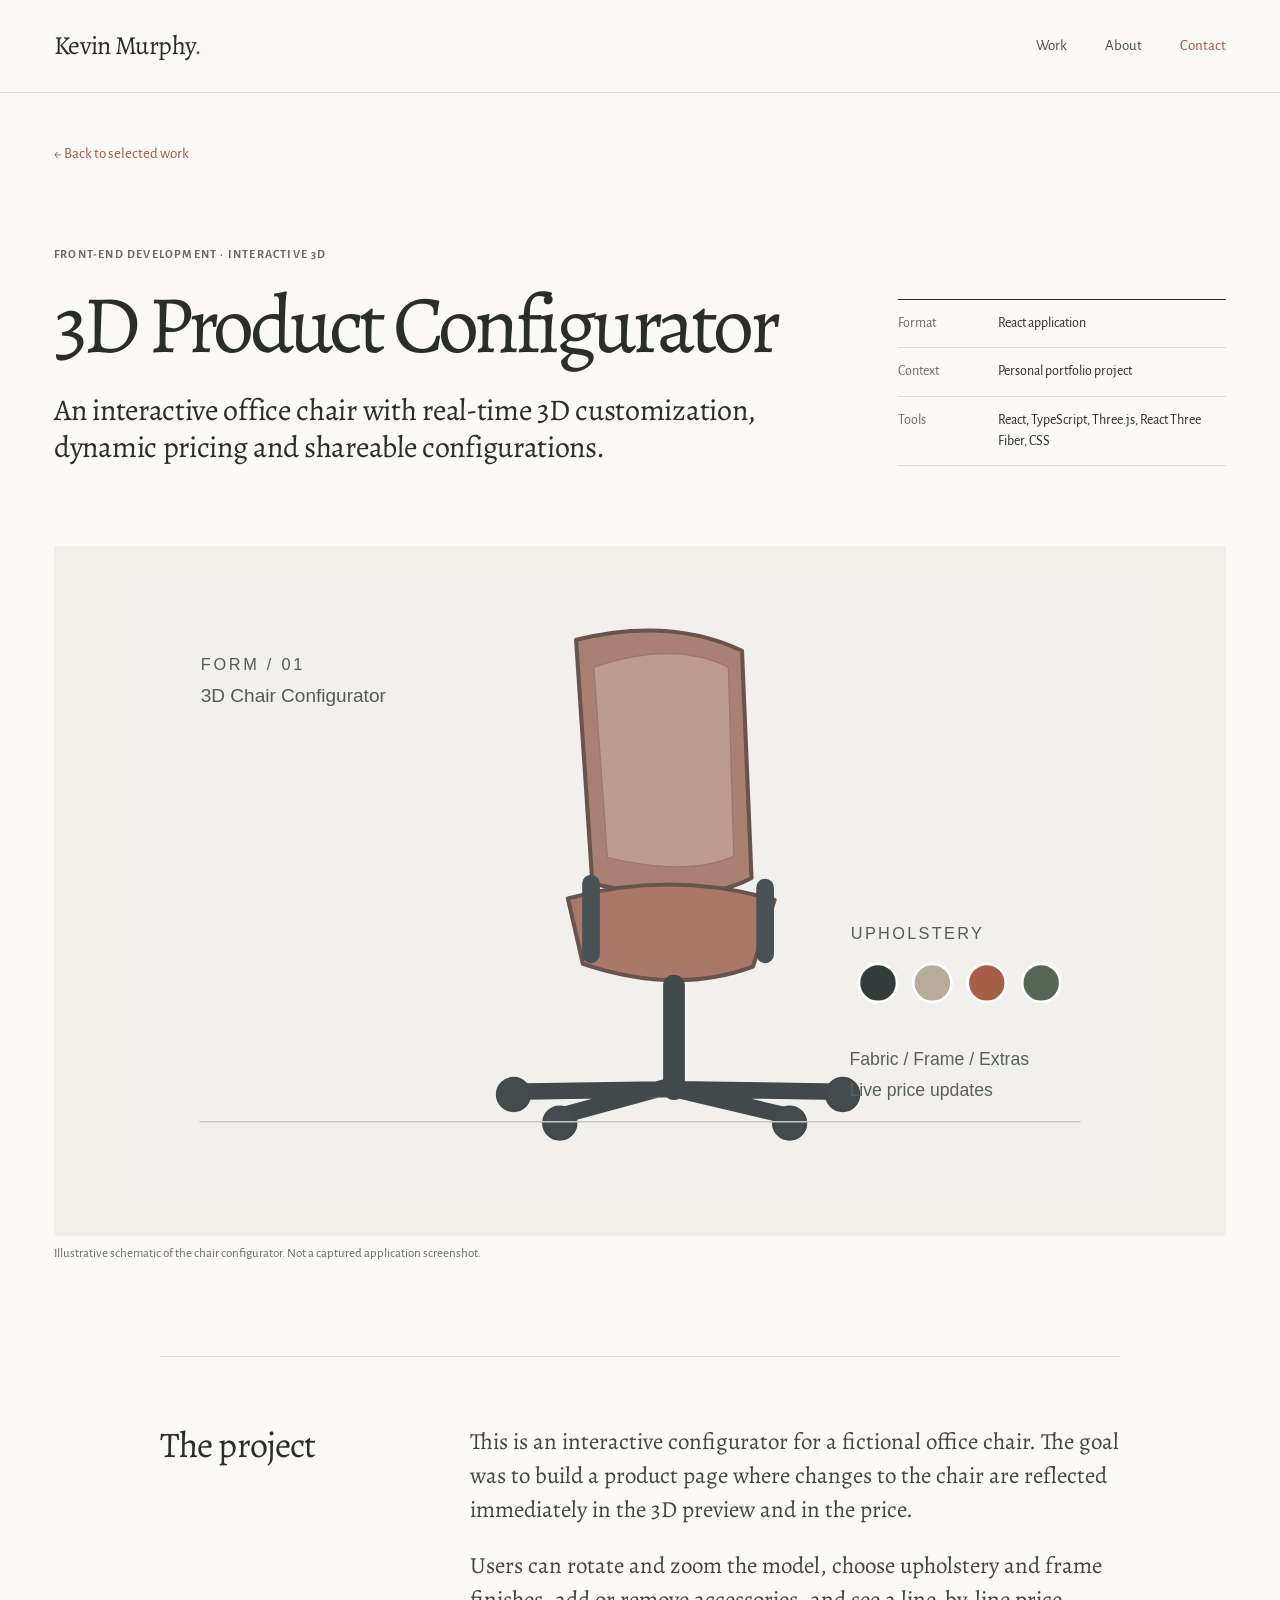
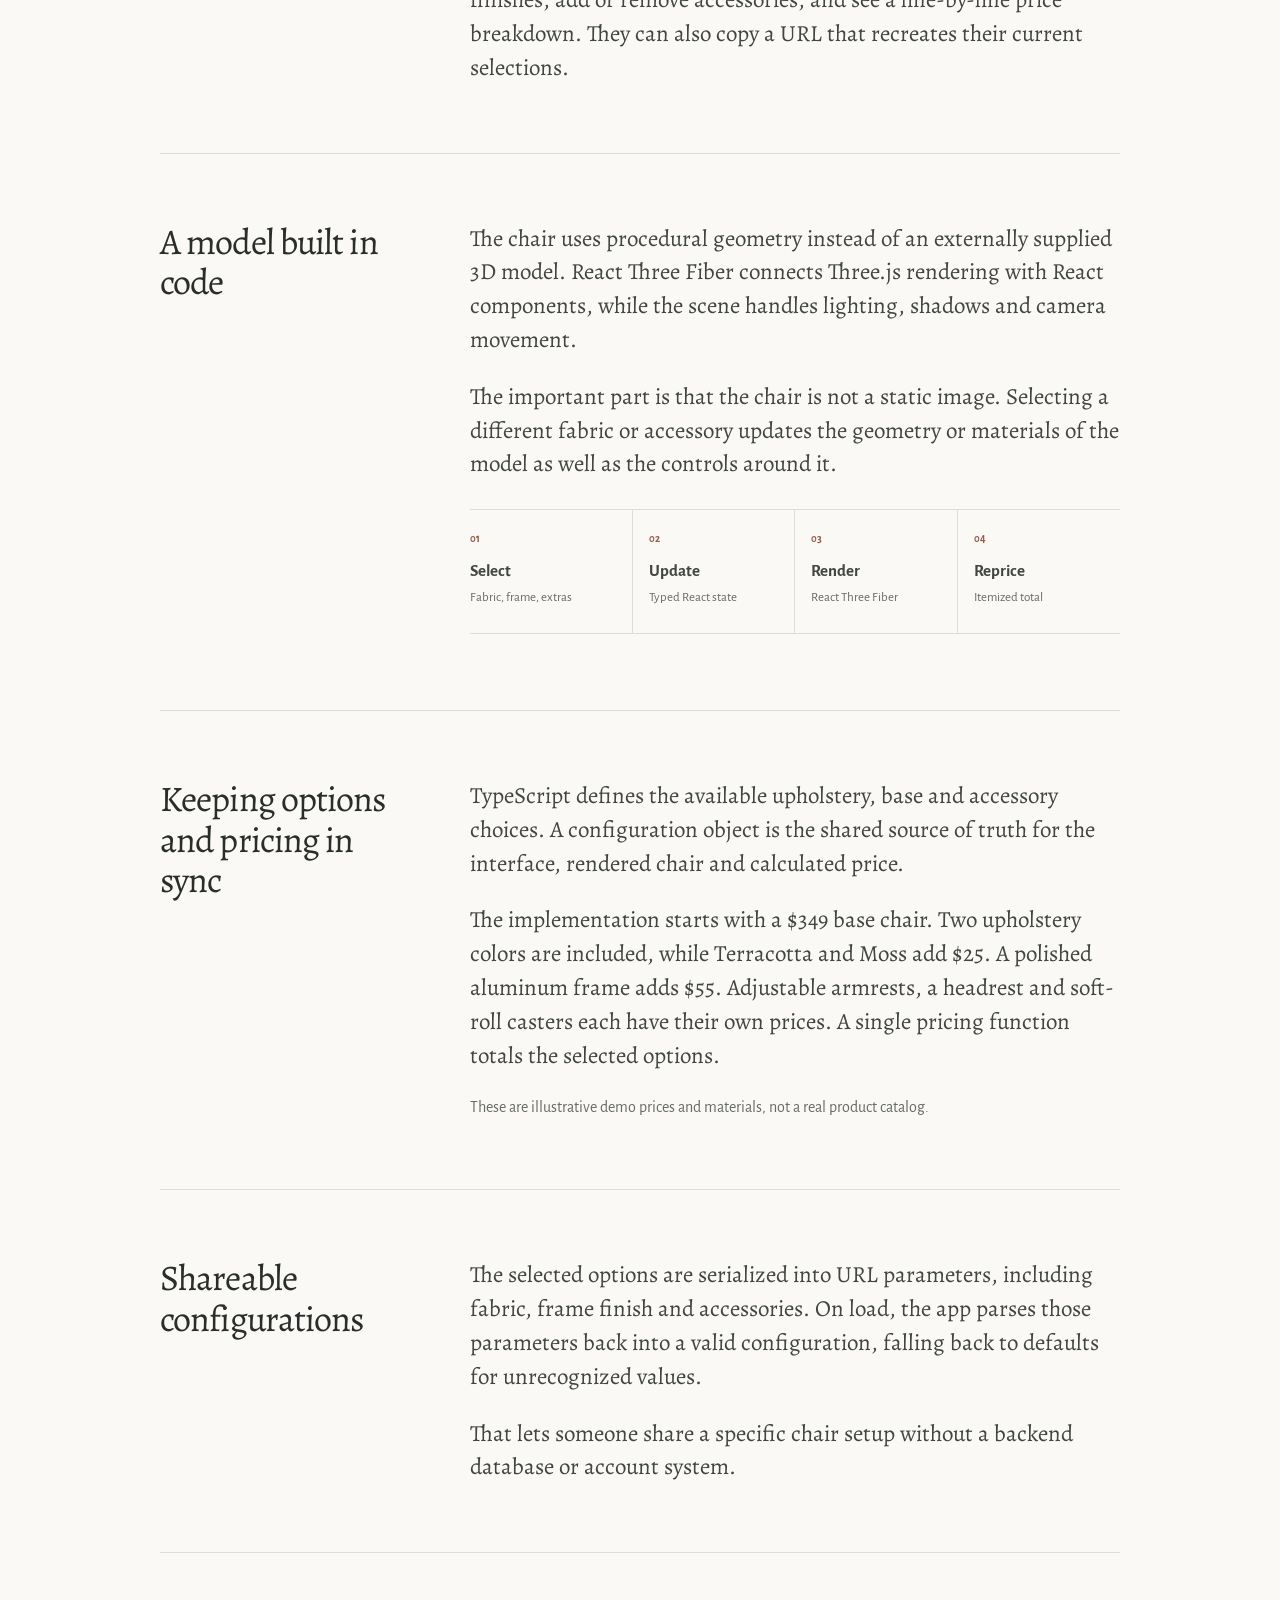
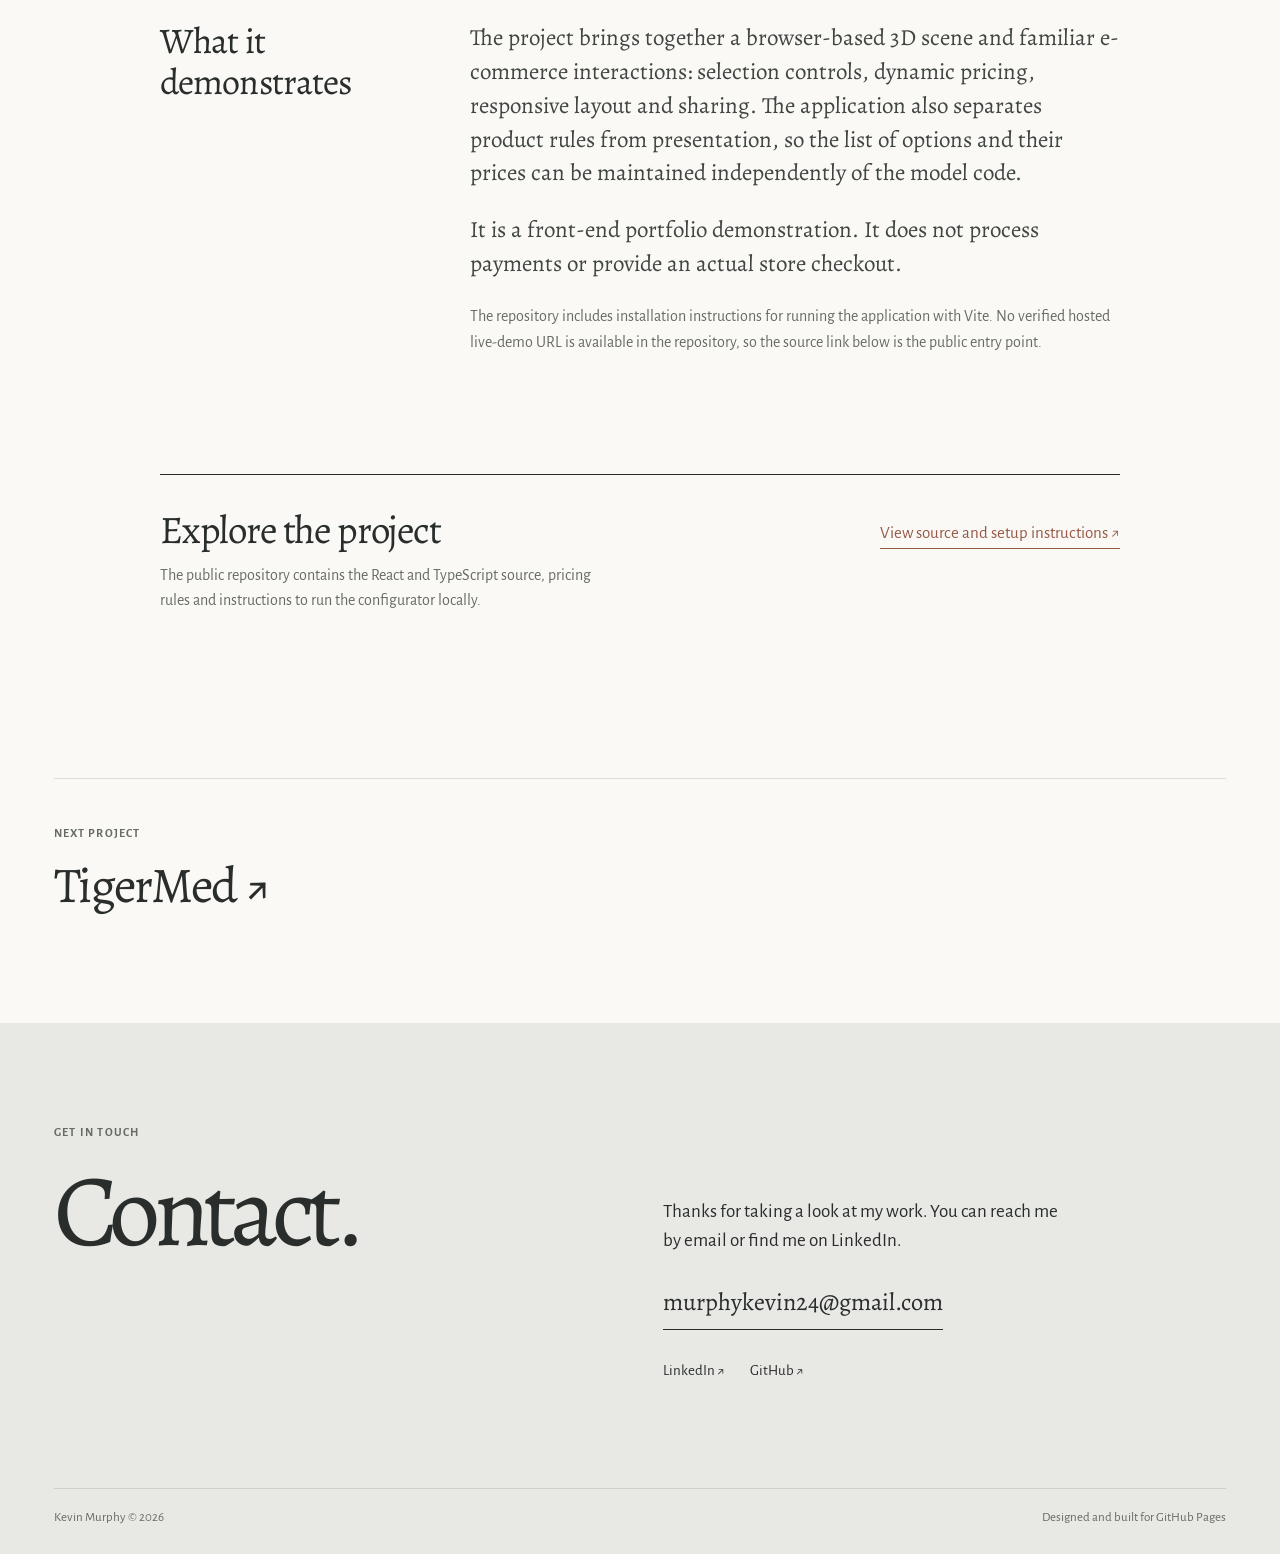
==== projects/chair-configurator.html @ 4c70ce0c "update, add two projects, help of Gen AI" ====
<!DOCTYPE html>
<html lang="en"><head><meta charset="utf-8"/><meta content="width=device-width,initial-scale=1" name="viewport"/>
<meta content="light" name="color-scheme"/><meta content="#faf9f5" name="theme-color"/><title>3D Product Configurator | Kevin Murphy</title>
<meta content="An interactive office chair with real-time 3D customization, dynamic pricing and shareable configurations." name="description"/><link href="../assets/favicon.svg" rel="icon" type="image/svg+xml"/>
<link href="../styles.css" rel="stylesheet"/></head><body><a class="skip" href="#main">Skip to content</a>
<header class="site-top"><div class="wrap header"><a aria-label="Kevin Murphy homepage" class="brand" href="../index.html">Kevin Murphy<span class="period">.</span></a>
<nav aria-label="Main navigation" class="nav"><a href="../index.html#work">Work</a><a href="../index.html#about">About</a><a class="nav-contact" href="../index.html#contact">Contact</a></nav></div></header>
<main class="wrap" id="main"><a class="back-link" href="../index.html#work">← Back to selected work</a>
<header class="article-lead"><div><p class="eyebrow">Front-end development · Interactive 3D</p><h1 class="long-title">3D Product Configurator</h1><p class="dek">An interactive office chair with real-time 3D customization, dynamic pricing and shareable configurations.</p></div>
<dl class="article-facts"><div><dt>Format</dt><dd>React application</dd></div><div><dt>Context</dt><dd>Personal portfolio project</dd></div><div><dt>Tools</dt><dd>React, TypeScript, Three.js, React Three Fiber, CSS</dd></div></dl></header>
<figure class="article-image"><img alt="Illustrative schematic of the chair configurator. Not a captured application screenshot." src="../assets/chair-preview.svg"/><figcaption>Illustrative schematic of the chair configurator. Not a captured application screenshot.</figcaption></figure>
<div class="article-flow"><section class="article-section"><h2>The project</h2><div class="copy"><p>This is an interactive configurator for a fictional office chair. The goal was to build a product page where changes to the chair are reflected immediately in the 3D preview and in the price.</p><p>Users can rotate and zoom the model, choose upholstery and frame finishes, add or remove accessories, and see a line-by-line price breakdown. They can also copy a URL that recreates their current selections.</p></div></section><section class="article-section"><h2>A model built in code</h2><div class="copy"><p>The chair uses procedural geometry instead of an externally supplied 3D model. React Three Fiber connects Three.js rendering with React components, while the scene handles lighting, shadows and camera movement.</p><p>The important part is that the chair is not a static image. Selecting a different fabric or accessory updates the geometry or materials of the model as well as the controls around it.</p><div class="process"><div><small>01</small><b>Select</b><span>Fabric, frame, extras</span></div><div><small>02</small><b>Update</b><span>Typed React state</span></div><div><small>03</small><b>Render</b><span>React Three Fiber</span></div><div><small>04</small><b>Reprice</b><span>Itemized total</span></div></div></div></section><section class="article-section"><h2>Keeping options and pricing in sync</h2><div class="copy"><p>TypeScript defines the available upholstery, base and accessory choices. A configuration object is the shared source of truth for the interface, rendered chair and calculated price.</p><p>The implementation starts with a $349 base chair. Two upholstery colors are included, while Terracotta and Moss add $25. A polished aluminum frame adds $55. Adjustable armrests, a headrest and soft-roll casters each have their own prices. A single pricing function totals the selected options.</p><p class="inline-small">These are illustrative demo prices and materials, not a real product catalog.</p></div></section><section class="article-section"><h2>Shareable configurations</h2><div class="copy"><p>The selected options are serialized into URL parameters, including fabric, frame finish and accessories. On load, the app parses those parameters back into a valid configuration, falling back to defaults for unrecognized values.</p><p>That lets someone share a specific chair setup without a backend database or account system.</p></div></section><section class="article-section"><h2>What it demonstrates</h2><div class="copy"><p>The project brings together a browser-based 3D scene and familiar e-commerce interactions: selection controls, dynamic pricing, responsive layout and sharing. The application also separates product rules from presentation, so the list of options and their prices can be maintained independently of the model code.</p><p>It is a front-end portfolio demonstration. It does not process payments or provide an actual store checkout.</p><p class="inline-small">The repository includes installation instructions for running the application with Vite. No verified hosted live-demo URL is available in the repository, so the source link below is the public entry point.</p></div></section></div>
<div class="article-end"><div><h2>Explore the project</h2><p>The public repository contains the React and TypeScript source, pricing rules and instructions to run the configurator locally.</p></div><div class="article-actions"><a href="https://github.com/kevinmurphy02/atelier-3d-modeling-chair-configurator" rel="noopener noreferrer" target="_blank">View source and setup instructions ↗</a></div></div>
<a class="article-next" href="tigermed.html"><span>Next project</span><strong>TigerMed ↗</strong></a>
</main><footer class="footer" id="contact"><div class="wrap">
<div class="footer-grid"><div><div class="eyebrow">Get in touch</div><h2>Contact.</h2></div>
<div class="footer-right"><p>Thanks for taking a look at my work. You can reach me by email or find me on LinkedIn.</p>
<a class="footer-email" href="mailto:murphykevin24@gmail.com">murphykevin24@gmail.com</a>
<div class="footer-links"><a href="https://www.linkedin.com/in/kevinmurphy1202/" rel="noopener noreferrer" target="_blank">LinkedIn ↗</a><a href="https://github.com/kevinmurphy02" rel="noopener noreferrer" target="_blank">GitHub ↗</a></div></div></div>
<div class="footer-meta"><span>Kevin Murphy © 2026</span><span>Designed and built for GitHub Pages</span></div>
</div></footer></body></html>
---- styles.css ----
@import url('https://fonts.googleapis.com/css2?family=Alegreya:ital,wght@0,400;0,500;0,600;1,400;1,500&family=Alegreya+Sans:wght@400;500;600;700&display=swap');

:root{
  --paper:#faf9f5;--ink:#292d2c;--secondary:#676b67;--line:#dcded9;
  --oxide:#965946;--soft:#f0efe9;--blue:#596b72;--detail:#eff0eb;
  --font-serif:'Alegreya','Iowan Old Style',Palatino,Georgia,serif;
  --font-sans:'Alegreya Sans','Trebuchet MS',Arial,sans-serif;
}
*,*::before,*::after{box-sizing:border-box}
html{scroll-behavior:smooth}
body{margin:0;background:var(--paper);color:var(--ink);font-family:var(--font-sans);font-size:18px;line-height:1.52;-webkit-font-smoothing:antialiased}
::selection{background:#d5d7cb;color:#222}
a{color:inherit;text-decoration:none}
a:hover{color:var(--oxide)}
a:focus-visible,button:focus-visible{outline:2px solid var(--oxide);outline-offset:5px}
img,svg{max-width:100%}img{display:block}
h1,h2,h3,h4,p,figure,blockquote{margin-top:0}
h1,h2,h3,h4{font-family:var(--font-serif);font-weight:400;line-height:1.02}
p{margin-bottom:1em}
small,.small{font-size:14px}
.wrap{width:min(1200px,calc(100% - 108px));margin-inline:auto}
.skip{position:absolute;z-index:99;left:18px;top:-200px;background:var(--ink);color:white;padding:10px 16px}
.skip:focus{top:18px}
.site-top{border-bottom:1px solid var(--line)}
.header{height:92px;display:flex;align-items:center;justify-content:space-between;gap:28px}
.brand{font-family:var(--font-serif);font-size:26px;letter-spacing:-.025em;white-space:nowrap}
.brand .period{color:var(--oxide)}
.nav{display:flex;gap:38px;align-items:center;font-size:15px}
.nav a{position:relative;padding:5px 0;color:#434b49}
.nav a::after{position:absolute;left:0;bottom:0;width:0;height:1px;background:var(--oxide);content:'';transition:width .2s}
.nav a:hover::after,.nav a.active::after{width:100%}
.nav a:hover{color:var(--ink)}
.nav .nav-contact{color:var(--oxide)}
.eyebrow{font-family:var(--font-sans);font-size:12px;letter-spacing:.1em;text-transform:uppercase;font-weight:700;color:var(--secondary)}
.fine{font-size:14px;line-height:1.5;color:var(--secondary)}
.home-hero{min-height:690px;display:grid;grid-template-columns:minmax(0,1.55fr) minmax(285px,.62fr);column-gap:clamp(50px,8vw,150px);align-items:end;padding-top:95px;padding-bottom:148px}
.hello{margin-bottom:30px;font-family:var(--font-serif);font-style:italic;font-size:25px;color:var(--oxide)}
.hero-name{font-family:var(--font-serif);font-weight:400;font-size:clamp(84px,11.5vw,165px);letter-spacing:-.075em;line-height:.77;margin-bottom:0}
.hero-name span{display:block}
.hero-name .surname{margin-left:clamp(18px,5vw,76px)}
.hero-summary{align-self:end;max-width:345px;border-top:1px solid var(--line);padding-top:23px;margin-bottom:1px}
.hero-summary p{font-family:var(--font-serif);font-size:27px;line-height:1.2;letter-spacing:-.02em;margin-bottom:25px}
.hero-summary .extra{font-family:var(--font-sans);font-size:15px;line-height:1.6;color:var(--secondary);margin-bottom:22px}
.link-arrow{font-size:16px;font-weight:600;color:var(--oxide);display:inline-flex;align-items:center;gap:9px}
.link-arrow .arrow{transition:transform .2s ease}
.link-arrow:hover .arrow{transform:translate(4px,-3px)}
.section-heading{display:flex;justify-content:space-between;align-items:baseline;gap:25px;border-bottom:1px solid var(--ink);padding-bottom:21px;margin-bottom:0}
.section-heading h2{font-size:47px;letter-spacing:-.03em;margin:0}
.section-heading .small{color:var(--secondary)}
.work{padding-bottom:100px}
.project-row{display:grid;grid-template-columns:45px minmax(280px,.92fr) minmax(340px,1.15fr);gap:clamp(24px,3vw,60px);padding:77px 0 79px;border-bottom:1px solid var(--line);align-items:center}
.project-index{font-family:var(--font-serif);font-style:italic;font-size:23px;color:var(--oxide);align-self:start;padding-top:3px}
.project-description .category{font-size:13px;color:var(--secondary);margin:0 0 18px}
.project-description h3{font-family:var(--font-serif);font-size:clamp(39px,3.85vw,54px);letter-spacing:-.035em;line-height:1.04;margin:0 0 19px}
.project-description .intro{font-size:18px;line-height:1.57;color:#484c49;max-width:430px;margin:0 0 24px}
.project-description .tech-line{font-size:13px;line-height:1.7;color:var(--secondary);margin:0 0 29px}
.project-media{display:block;background:var(--soft);overflow:hidden;position:relative;aspect-ratio:1.65;transition:background-color .2s}
.project-media:hover{background:#e9e8e2}
.project-media img{width:100%;height:100%;object-fit:cover;transition:transform .35s ease}
.project-media:hover img{transform:scale(1.025)}
.project-media img.staged{object-fit:contain;padding:24px}
.media-credit{display:block;position:absolute;bottom:12px;right:15px;font-size:11px;letter-spacing:.02em;color:#68706b;background:rgba(250,249,245,.8);padding:1px 5px}
.about-section{margin:30px auto 145px;display:grid;grid-template-columns:minmax(0,.55fr) minmax(400px,1fr);gap:clamp(80px,12vw,200px);border-top:1px solid var(--ink);padding-top:37px}
.about-section h2{font-size:44px;letter-spacing:-.035em}
.about-section .about-content{padding-top:3px}
.about-section p{font-size:21px;line-height:1.5;font-family:var(--font-serif);color:#3d423f;max-width:600px;margin-bottom:20px}
.about-section .quiet{font-family:var(--font-sans);font-size:16px;color:var(--secondary);line-height:1.65;margin-top:28px}
.about-details{display:grid;grid-template-columns:1fr 1fr;gap:30px;margin-top:40px;border-top:1px solid var(--line);padding-top:25px}
.about-details h4{font:700 13px var(--font-sans);text-transform:uppercase;letter-spacing:.06em;margin-bottom:9px}
.about-details p{font:400 15px/1.58 var(--font-sans);color:var(--secondary);margin:0}
.footer{background:#e8e9e4;padding:100px 0 26px;margin-top:40px}
.footer-grid{display:grid;grid-template-columns:1fr 1fr;gap:45px}
.footer h2{font-size:clamp(63px,8vw,116px);line-height:.95;letter-spacing:-.065em;margin:20px 0 35px}
.footer-right{padding-top:75px;max-width:400px}
.footer-right p{font-size:19px;margin:0 0 28px}
.footer-email{font-family:var(--font-serif);font-size:clamp(16px,1.9vw,26px);border-bottom:1px solid var(--ink);padding-bottom:8px;white-space:nowrap;display:inline-block;max-width:100%}
.footer-links{display:flex;gap:25px;margin-top:30px;font-size:15px}
.footer-meta{border-top:1px solid #ccd0c8;padding-top:19px;margin-top:105px;display:flex;justify-content:space-between;gap:12px;color:var(--secondary);font-size:13px}
/* Article */
.back-link{display:inline-flex;gap:10px;align-items:center;color:var(--oxide);font-size:15px;margin:50px 0 79px}
.article-lead{display:grid;grid-template-columns:minmax(0,1.4fr) minmax(230px,.6fr);gap:80px;align-items:end;margin-bottom:80px}
.article-lead .eyebrow{margin-bottom:23px}
.article-lead h1{font-size:clamp(75px,9vw,126px);letter-spacing:-.065em;line-height:.88;max-width:860px;margin:0 0 27px}
.article-lead .dek{font-family:var(--font-serif);font-size:clamp(22px,2.4vw,30px);line-height:1.24;letter-spacing:-.01em;max-width:750px;margin:0}
.article-facts{border-top:1px solid var(--ink);margin:0}
.article-facts div{border-bottom:1px solid var(--line);display:grid;grid-template-columns:90px 1fr;gap:10px;padding:13px 0;font-size:14px}
.article-facts dt{color:var(--secondary)}
.article-facts dd{margin:0}
.article-image{margin:0 0 120px;position:relative;background:var(--soft);padding:35px;min-height:300px;display:flex;align-items:center;justify-content:center}
.article-image img{width:100%;max-height:620px;object-fit:contain}
.article-image.tiger{background:#eef0e9;padding:35px 25px}
.article-image figcaption{position:absolute;left:0;bottom:-28px;color:var(--secondary);font-size:13px}
.article-flow{max-width:960px;margin:0 auto}
.article-section{display:grid;grid-template-columns:240px minmax(0,1fr);gap:70px;padding:68px 0;border-top:1px solid var(--line)}
.article-section h2{font-size:36px;line-height:1.13;letter-spacing:-.025em;margin:0}
.article-section .copy{max-width:690px;font-family:var(--font-serif);font-size:23px;line-height:1.47;color:#414643}
.article-section .copy p{margin:0 0 23px}
.article-section .copy p:last-child{margin-bottom:0}
.article-section .copy .inline-small{font-family:var(--font-sans);font-size:16px;line-height:1.62;color:var(--secondary)}
.article-section .copy ul{padding-left:24px;margin:8px 0 0}
.article-section .copy li{margin:9px 0}
.article-section .copy strong{font-weight:600;color:var(--ink)}
.article-wide{margin:18px 0 75px;padding:26px 0 8px;}
.article-wide figure{margin:0}
.article-wide img{width:100%;border:1px solid var(--line);background:#f5f6f2}
.article-wide figcaption{font-size:13px;margin-top:15px;color:var(--secondary)}
.article-note{font-family:var(--font-sans);font-size:15px;color:var(--secondary);line-height:1.6;padding:22px 25px;border-left:2px solid var(--oxide);background:var(--soft);margin-top:35px}
.process{border-top:1px solid var(--line);border-bottom:1px solid var(--line);display:grid;grid-template-columns:repeat(4,1fr);margin:28px 0 8px}
.process div{padding:22px 15px 26px 0;border-right:1px solid var(--line)}
.process div+div{padding-left:16px}
.process div:last-child{border-right:0}
.process small{display:block;font:700 11px var(--font-sans);color:var(--oxide);margin-bottom:16px}
.process b{display:block;font-size:17px;font-family:var(--font-sans);font-weight:600;line-height:1.2}
.process span{display:block;color:var(--secondary);font:400 13px/1.5 var(--font-sans);margin-top:6px}
.metric-strip{display:grid;grid-template-columns:repeat(3,1fr);margin:25px 0;border-top:1px solid var(--line);border-bottom:1px solid var(--line)}
.metric{padding:22px 20px 23px 0}
.metric+.metric{border-left:1px solid var(--line);padding-left:22px}
.metric strong{display:block;font-size:43px;font-family:var(--font-serif);font-weight:400;letter-spacing:-.03em;line-height:1.05}
.metric span{font:400 13px/1.4 var(--font-sans);color:var(--secondary);display:block;margin-top:6px}
.article-end{max-width:960px;margin:50px auto 150px;border-top:1px solid var(--ink);padding-top:35px;display:flex;justify-content:space-between;align-items:start;gap:40px}
.article-end h2{font-size:39px;letter-spacing:-.03em;margin-bottom:14px}
.article-end p{color:var(--secondary);font-size:16px;max-width:450px}
.article-actions{display:flex;align-items:flex-end;flex-direction:column;gap:16px;padding-top:10px;text-align:right}
.article-actions a{font-size:17px;border-bottom:1px solid var(--oxide);color:var(--oxide);padding-bottom:3px}
.article-next{display:block;border-top:1px solid var(--line);padding:40px 0 70px}
.article-next span{font:700 12px var(--font-sans);letter-spacing:.09em;color:var(--secondary);text-transform:uppercase}
.article-next strong{display:block;font:400 50px/1.1 var(--font-serif);margin-top:12px;letter-spacing:-.035em}
.article-next:hover strong{color:var(--oxide)}
/* Illustration details */
.screen-caption{font-size:12px;color:var(--secondary)}
@media(max-width:1080px){.wrap{width:min(100% - 70px,1050px)}.project-row{grid-template-columns:30px minmax(240px,1fr) minmax(275px,1fr);gap:26px}.project-description h3{font-size:43px}.home-hero{min-height:600px;grid-template-columns:1.3fr .7fr;gap:38px}.hero-name{font-size:clamp(78px,12vw,127px)}.article-lead{gap:40px}.article-section{gap:35px;grid-template-columns:200px 1fr}}
@media(max-width:760px){.wrap{width:calc(100% - 42px)}.header{height:auto;min-height:82px;flex-wrap:wrap;padding:18px 0 16px}.brand{font-size:24px}.nav{gap:20px;font-size:14px}.home-hero{grid-template-columns:1fr;min-height:auto;gap:85px;padding-top:95px;padding-bottom:105px}.hero-name{font-size:clamp(79px,15vw,125px)}.hero-summary{max-width:490px;margin-left:20%}.hero-summary p{font-size:26px}.project-row{grid-template-columns:30px 1fr;gap:15px 20px;padding:56px 0 60px}.project-description{grid-column:2}.project-media{grid-column:2;grid-row:2;margin-top:15px}.project-description h3{font-size:45px}.about-section{grid-template-columns:1fr;gap:25px;margin-bottom:100px}.about-content{max-width:640px}.footer{padding-top:65px}.footer-grid{grid-template-columns:1fr;gap:0}.footer-right{padding-top:5px}.footer-meta{margin-top:65px}.article-lead{grid-template-columns:1fr;gap:35px;margin-bottom:55px}.article-lead h1{font-size:clamp(64px,11vw,100px)}.article-facts{max-width:500px}.article-image{padding:20px;min-height:200px;margin-bottom:100px}.article-section{grid-template-columns:1fr;gap:20px;padding:48px 0}.article-section h2{font-size:33px}.article-section .copy{font-size:22px}.article-end{flex-direction:column}.article-actions{align-items:flex-start;text-align:left}.back-link{margin:35px 0 55px}}
@media(max-width:450px){.wrap{width:calc(100% - 34px)}.nav{gap:14px;font-size:13px}.brand{font-size:22px}.home-hero{padding-top:75px;padding-bottom:88px;gap:66px}.hero-name{font-size:clamp(67px,16vw,82px)}.hero-summary{margin-left:11%}.hero-summary p{font-size:24px}.section-heading h2{font-size:40px}.project-row{grid-template-columns:23px 1fr;gap:12px}.project-description h3{font-size:39px}.project-description .intro{font-size:17px}.project-media{aspect-ratio:1.25}.about-details{grid-template-columns:1fr;gap:23px}.footer h2{font-size:70px}.footer-meta{flex-direction:column;gap:3px}.article-lead h1{font-size:clamp(60px,13vw,76px)}.article-lead .dek{font-size:23px}.article-image{padding:13px}.metric-strip{grid-template-columns:1fr}.metric+.metric{border-left:none;border-top:1px solid var(--line);padding-left:0}.process{grid-template-columns:1fr 1fr}.process div:nth-child(2){border-right:0}.process div:nth-child(-n+2){border-bottom:1px solid var(--line)}.process div:nth-child(3){padding-left:0}}
@media(prefers-reduced-motion:reduce){html{scroll-behavior:auto}*,*::before,*::after{transition-duration:0s!important;animation-duration:0s!important}}

/* Small, optional in-page context for the two new projects. */
.project-expander{font-size:15px;line-height:1.58;margin-top:20px;max-width:420px;color:var(--secondary)}
.project-expander summary{cursor:pointer;display:list-item;list-style:disclosure-closed;font-weight:600;color:var(--ink);padding:6px 0}
.project-expander[open] summary{list-style:disclosure-open}
.project-expander p{margin:8px 0 12px}
.project-expander a{color:var(--oxide);border-bottom:1px solid currentColor}
.article-lead h1{overflow-wrap:break-word}
@media (max-width:450px){.footer-email{font-size:clamp(15px,4vw,18px)}}

/* Long descriptive case-study titles should feel lighter than the short ones. */
.article-lead h1.long-title{font-size:clamp(53px,6.4vw,88px);line-height:.96;letter-spacing:-.055em}
@media(max-width:760px){.article-lead h1.long-title{font-size:clamp(48px,9.7vw,74px);overflow-wrap:break-word}}
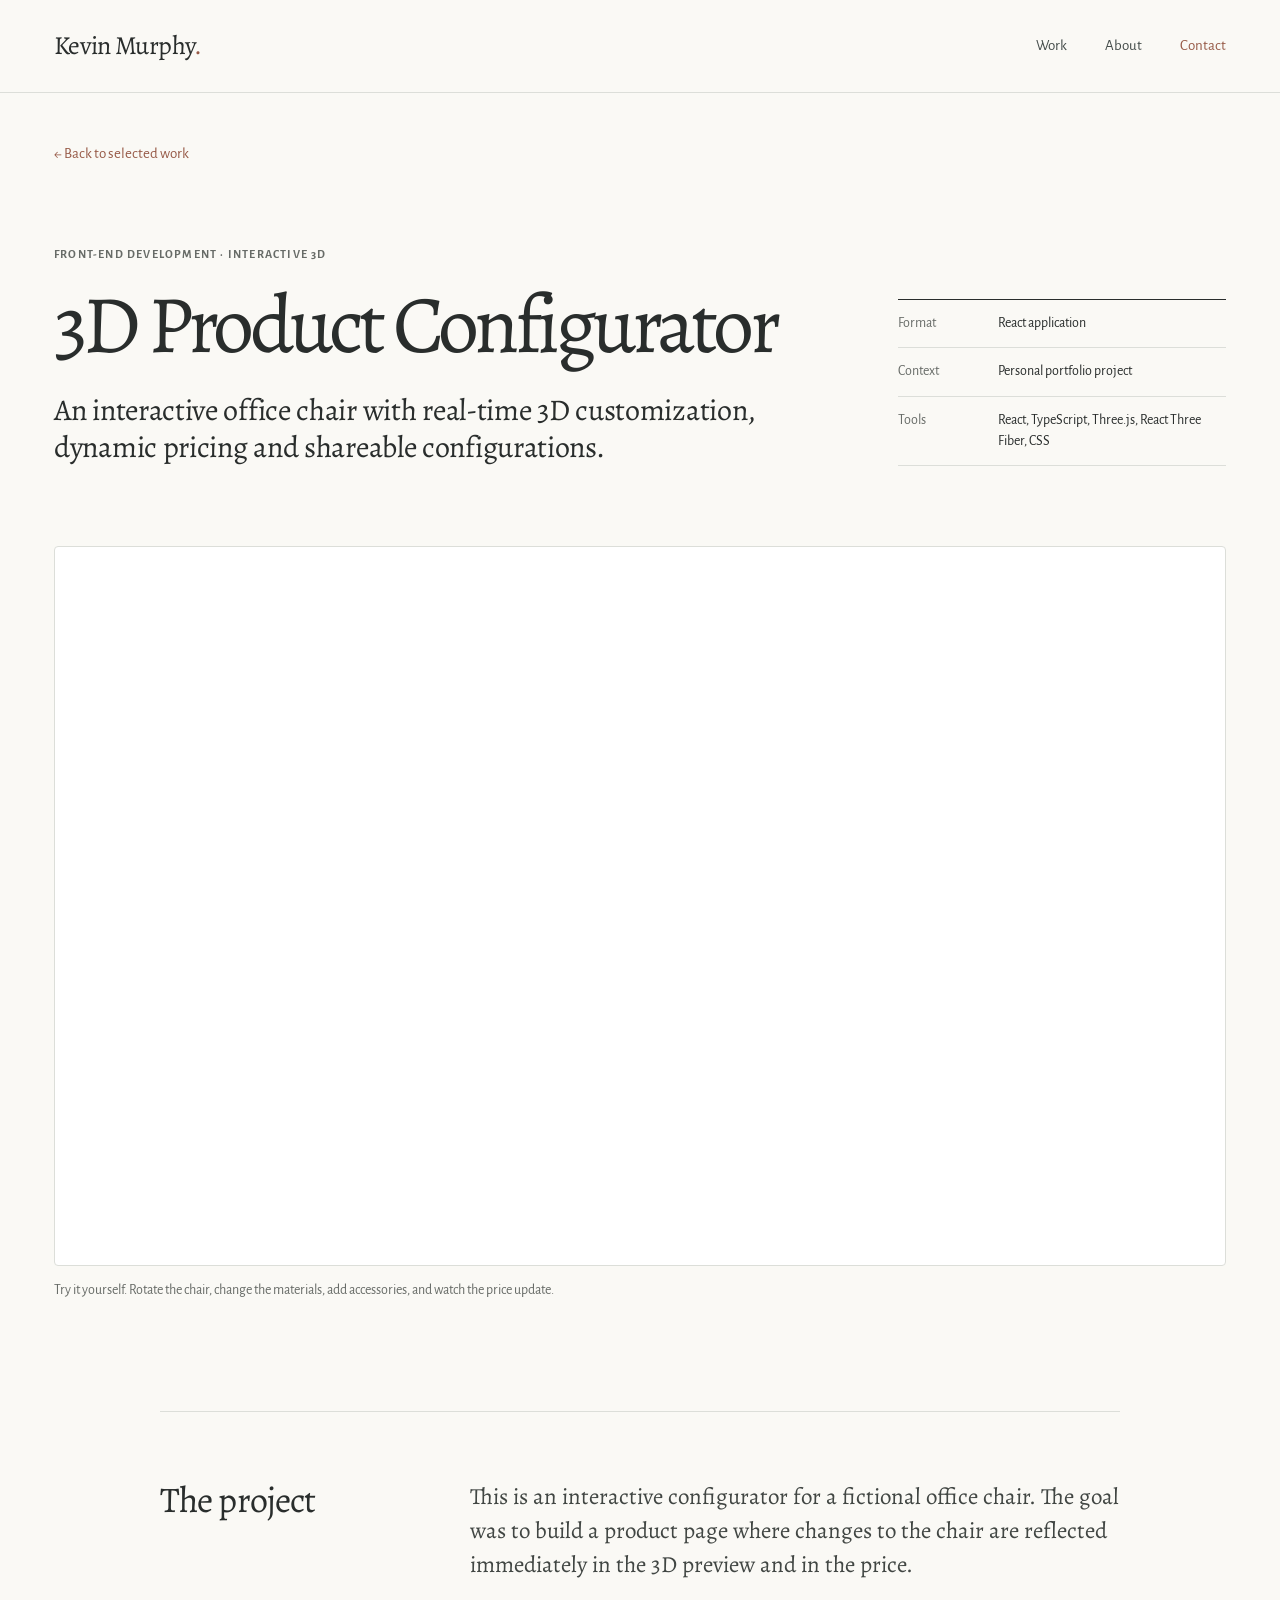
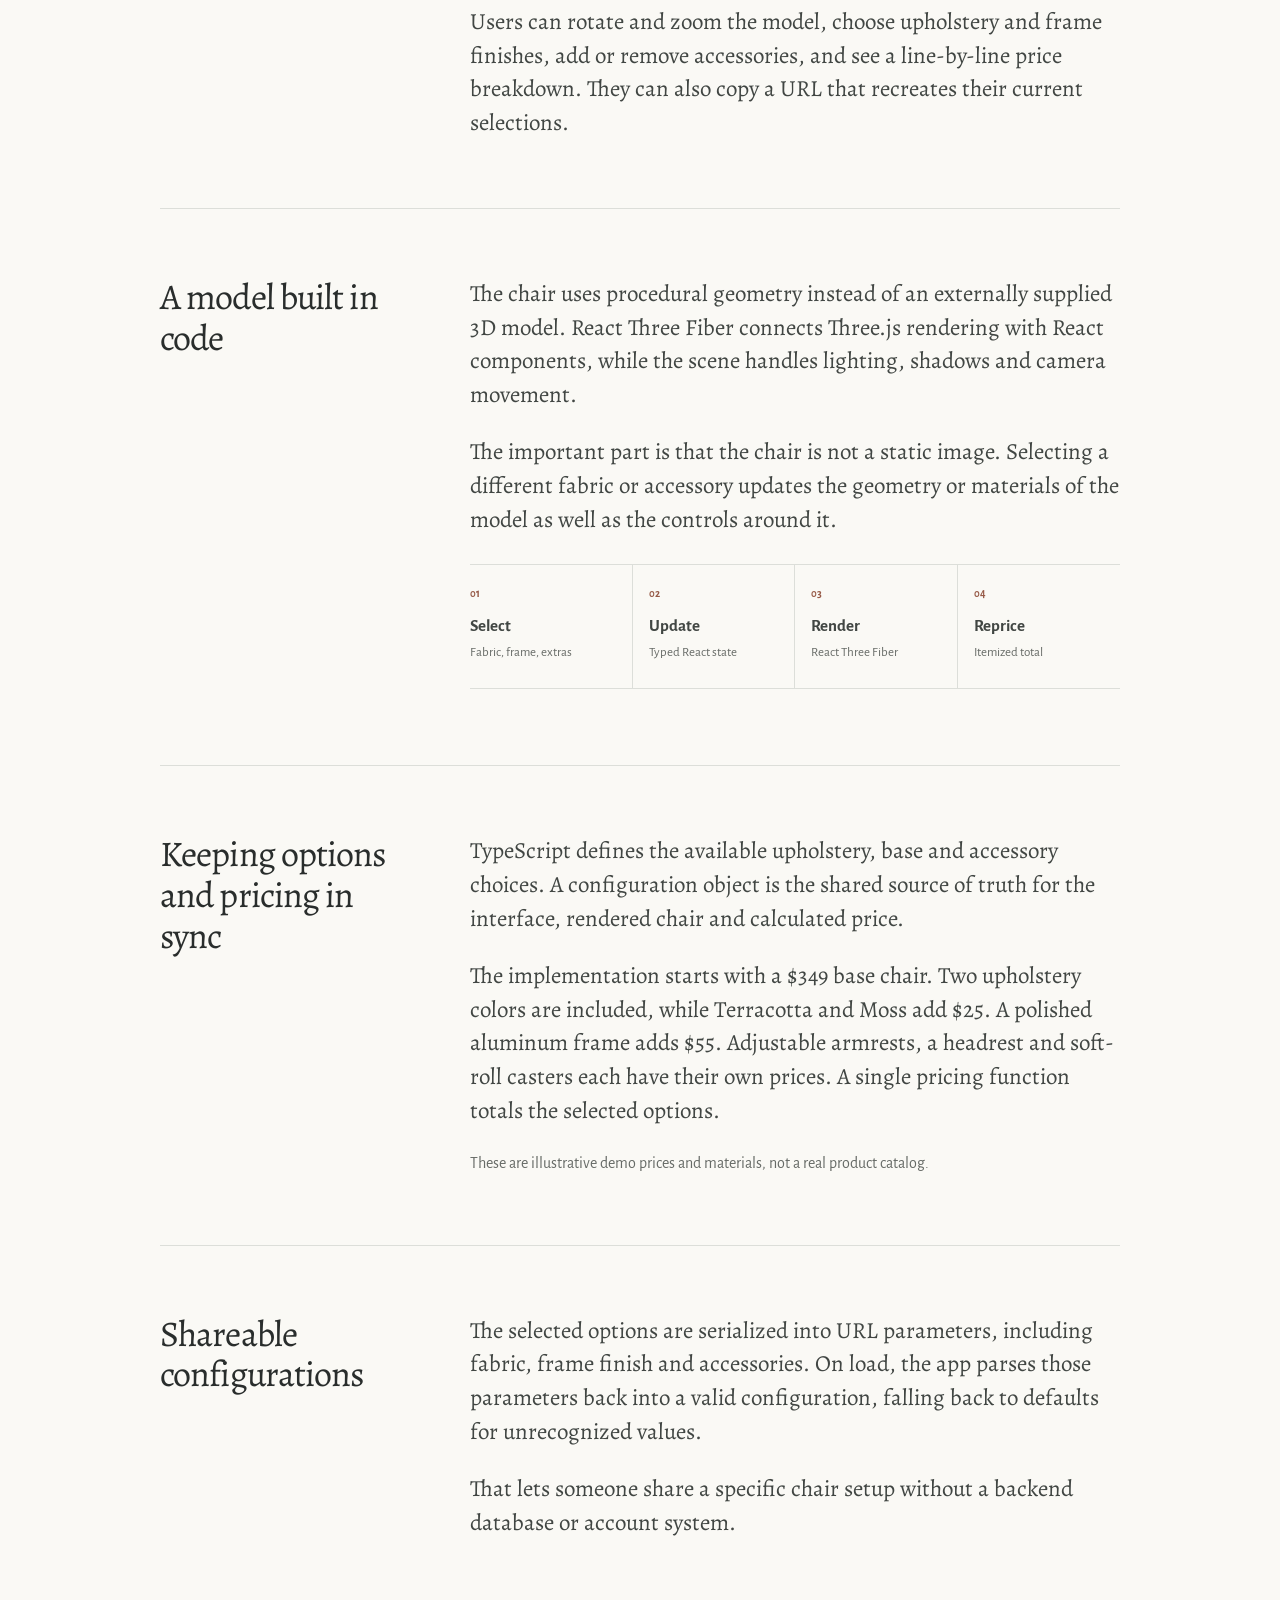
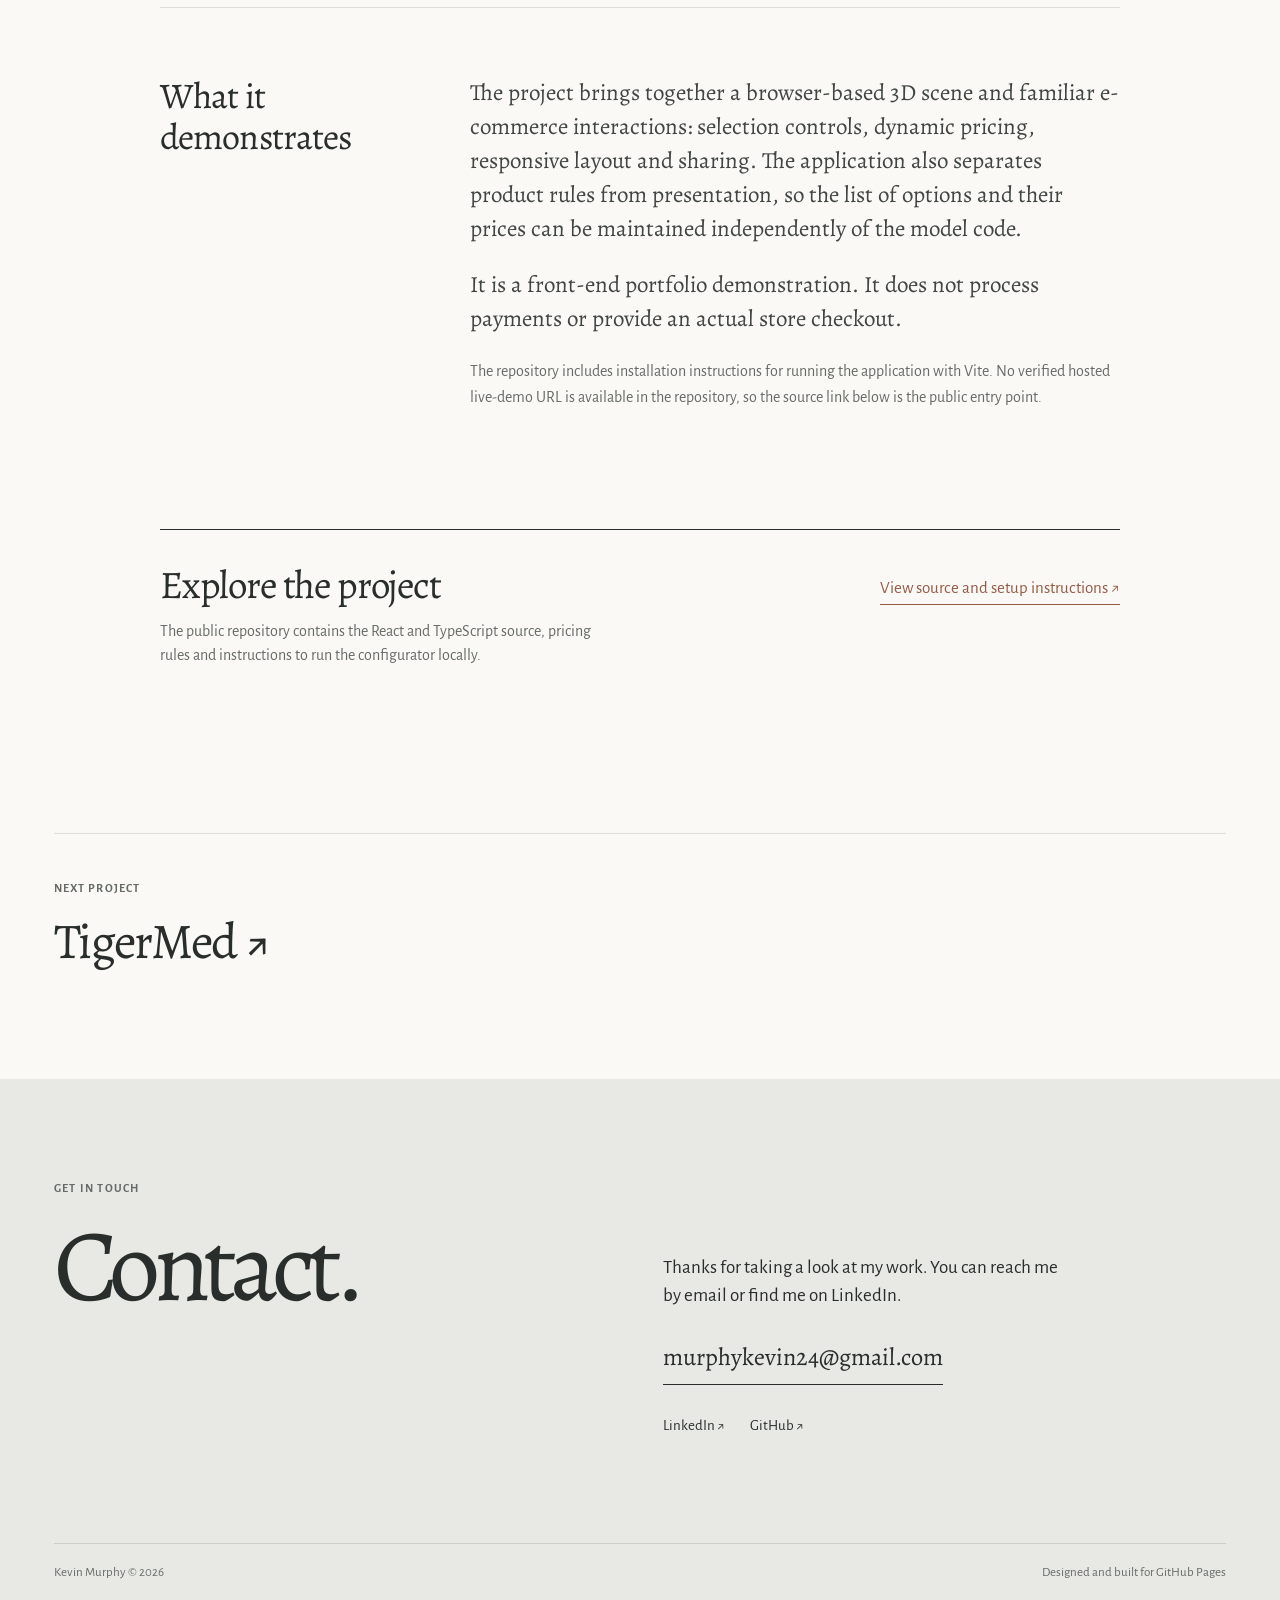
==== commit 4baa640b: "add interactive chair, not just concept art" ====
--- a/projects/chair-configurator.html
+++ b/projects/chair-configurator.html
@@ -1,21 +1,235 @@
 <!DOCTYPE html>
-<html lang="en"><head><meta charset="utf-8"/><meta content="width=device-width,initial-scale=1" name="viewport"/>
-<meta content="light" name="color-scheme"/><meta content="#faf9f5" name="theme-color"/><title>3D Product Configurator | Kevin Murphy</title>
-<meta content="An interactive office chair with real-time 3D customization, dynamic pricing and shareable configurations." name="description"/><link href="../assets/favicon.svg" rel="icon" type="image/svg+xml"/>
-<link href="../styles.css" rel="stylesheet"/></head><body><a class="skip" href="#main">Skip to content</a>
-<header class="site-top"><div class="wrap header"><a aria-label="Kevin Murphy homepage" class="brand" href="../index.html">Kevin Murphy<span class="period">.</span></a>
-<nav aria-label="Main navigation" class="nav"><a href="../index.html#work">Work</a><a href="../index.html#about">About</a><a class="nav-contact" href="../index.html#contact">Contact</a></nav></div></header>
-<main class="wrap" id="main"><a class="back-link" href="../index.html#work">← Back to selected work</a>
-<header class="article-lead"><div><p class="eyebrow">Front-end development · Interactive 3D</p><h1 class="long-title">3D Product Configurator</h1><p class="dek">An interactive office chair with real-time 3D customization, dynamic pricing and shareable configurations.</p></div>
-<dl class="article-facts"><div><dt>Format</dt><dd>React application</dd></div><div><dt>Context</dt><dd>Personal portfolio project</dd></div><div><dt>Tools</dt><dd>React, TypeScript, Three.js, React Three Fiber, CSS</dd></div></dl></header>
-<figure class="article-image"><img alt="Illustrative schematic of the chair configurator. Not a captured application screenshot." src="../assets/chair-preview.svg"/><figcaption>Illustrative schematic of the chair configurator. Not a captured application screenshot.</figcaption></figure>
-<div class="article-flow"><section class="article-section"><h2>The project</h2><div class="copy"><p>This is an interactive configurator for a fictional office chair. The goal was to build a product page where changes to the chair are reflected immediately in the 3D preview and in the price.</p><p>Users can rotate and zoom the model, choose upholstery and frame finishes, add or remove accessories, and see a line-by-line price breakdown. They can also copy a URL that recreates their current selections.</p></div></section><section class="article-section"><h2>A model built in code</h2><div class="copy"><p>The chair uses procedural geometry instead of an externally supplied 3D model. React Three Fiber connects Three.js rendering with React components, while the scene handles lighting, shadows and camera movement.</p><p>The important part is that the chair is not a static image. Selecting a different fabric or accessory updates the geometry or materials of the model as well as the controls around it.</p><div class="process"><div><small>01</small><b>Select</b><span>Fabric, frame, extras</span></div><div><small>02</small><b>Update</b><span>Typed React state</span></div><div><small>03</small><b>Render</b><span>React Three Fiber</span></div><div><small>04</small><b>Reprice</b><span>Itemized total</span></div></div></div></section><section class="article-section"><h2>Keeping options and pricing in sync</h2><div class="copy"><p>TypeScript defines the available upholstery, base and accessory choices. A configuration object is the shared source of truth for the interface, rendered chair and calculated price.</p><p>The implementation starts with a $349 base chair. Two upholstery colors are included, while Terracotta and Moss add $25. A polished aluminum frame adds $55. Adjustable armrests, a headrest and soft-roll casters each have their own prices. A single pricing function totals the selected options.</p><p class="inline-small">These are illustrative demo prices and materials, not a real product catalog.</p></div></section><section class="article-section"><h2>Shareable configurations</h2><div class="copy"><p>The selected options are serialized into URL parameters, including fabric, frame finish and accessories. On load, the app parses those parameters back into a valid configuration, falling back to defaults for unrecognized values.</p><p>That lets someone share a specific chair setup without a backend database or account system.</p></div></section><section class="article-section"><h2>What it demonstrates</h2><div class="copy"><p>The project brings together a browser-based 3D scene and familiar e-commerce interactions: selection controls, dynamic pricing, responsive layout and sharing. The application also separates product rules from presentation, so the list of options and their prices can be maintained independently of the model code.</p><p>It is a front-end portfolio demonstration. It does not process payments or provide an actual store checkout.</p><p class="inline-small">The repository includes installation instructions for running the application with Vite. No verified hosted live-demo URL is available in the repository, so the source link below is the public entry point.</p></div></section></div>
-<div class="article-end"><div><h2>Explore the project</h2><p>The public repository contains the React and TypeScript source, pricing rules and instructions to run the configurator locally.</p></div><div class="article-actions"><a href="https://github.com/kevinmurphy02/atelier-3d-modeling-chair-configurator" rel="noopener noreferrer" target="_blank">View source and setup instructions ↗</a></div></div>
-<a class="article-next" href="tigermed.html"><span>Next project</span><strong>TigerMed ↗</strong></a>
-</main><footer class="footer" id="contact"><div class="wrap">
-<div class="footer-grid"><div><div class="eyebrow">Get in touch</div><h2>Contact.</h2></div>
-<div class="footer-right"><p>Thanks for taking a look at my work. You can reach me by email or find me on LinkedIn.</p>
-<a class="footer-email" href="mailto:murphykevin24@gmail.com">murphykevin24@gmail.com</a>
-<div class="footer-links"><a href="https://www.linkedin.com/in/kevinmurphy1202/" rel="noopener noreferrer" target="_blank">LinkedIn ↗</a><a href="https://github.com/kevinmurphy02" rel="noopener noreferrer" target="_blank">GitHub ↗</a></div></div></div>
-<div class="footer-meta"><span>Kevin Murphy © 2026</span><span>Designed and built for GitHub Pages</span></div>
-</div></footer></body></html>+<html lang="en">
+  <head>
+    <meta charset="utf-8"/>
+    <meta content="width=device-width,initial-scale=1" name="viewport"/>
+    <meta content="light" name="color-scheme"/>
+    <meta content="#faf9f5" name="theme-color"/>
+    <title>3D Product Configurator | Kevin Murphy</title>
+    <meta
+      content="An interactive office chair with real-time 3D customization, dynamic pricing and shareable configurations."
+      name="description"
+    />
+    <link href="../assets/favicon.svg" rel="icon" type="image/svg+xml"/>
+    <link href="../styles.css" rel="stylesheet"/>
+  </head>
+  <body>
+    <a class="skip" href="#main">Skip to content</a>
+    <header class="site-top">
+      <div class="wrap header">
+        <a aria-label="Kevin Murphy homepage" class="brand" href="../index.html">
+          Kevin Murphy<span class="period">.</span>
+        </a>
+        <nav aria-label="Main navigation" class="nav">
+          <a href="../index.html#work">Work</a>
+          <a href="../index.html#about">About</a>
+          <a class="nav-contact" href="../index.html#contact">Contact</a>
+        </nav>
+      </div>
+    </header>
+    <main class="wrap" id="main">
+      <a class="back-link" href="../index.html#work">← Back to selected work</a>
+      <header class="article-lead">
+        <div>
+          <p class="eyebrow">Front-end development · Interactive 3D</p>
+          <h1 class="long-title">3D Product Configurator</h1>
+          <p class="dek">
+            An interactive office chair with real-time 3D customization, dynamic pricing and
+            shareable configurations.
+          </p>
+        </div>
+        <dl class="article-facts">
+          <div>
+            <dt>Format</dt>
+            <dd>React application</dd>
+          </div>
+          <div>
+            <dt>Context</dt>
+            <dd>Personal portfolio project</dd>
+          </div>
+          <div>
+            <dt>Tools</dt>
+            <dd>React, TypeScript, Three.js, React Three Fiber, CSS</dd>
+          </div>
+        </dl>
+      </header>
+      <figure class="chair-demo">
+        <iframe
+          src="https://kevinmurphy02.github.io/atelier-3d-modeling-chair-configurator/"
+          title="Interactive 3D Chair Configurator"
+          loading="lazy"
+          allowfullscreen>
+        </iframe>
+      <figcaption>
+        Try it yourself. Rotate the chair, change the materials,
+        add accessories, and watch the price update.
+      </figcaption>
+    </figure>
+      <div class="article-flow">
+        <section class="article-section">
+          <h2>The project</h2>
+          <div class="copy">
+            <p>
+              This is an interactive configurator for a fictional office chair. The goal was to
+              build a product page where changes to the chair are reflected immediately in the 3D
+              preview and in the price.
+            </p>
+            <p>
+              Users can rotate and zoom the model, choose upholstery and frame finishes, add or
+              remove accessories, and see a line-by-line price breakdown. They can also copy a URL
+              that recreates their current selections.
+            </p>
+          </div>
+        </section>
+        <section class="article-section">
+          <h2>A model built in code</h2>
+          <div class="copy">
+            <p>
+              The chair uses procedural geometry instead of an externally supplied 3D model. React
+              Three Fiber connects Three.js rendering with React components, while the scene handles
+              lighting, shadows and camera movement.
+            </p>
+            <p>
+              The important part is that the chair is not a static image. Selecting a different
+              fabric or accessory updates the geometry or materials of the model as well as the
+              controls around it.
+            </p>
+            <div class="process">
+              <div>
+                <small>01</small>
+                <b>Select</b>
+                <span>Fabric, frame, extras</span>
+              </div>
+              <div>
+                <small>02</small>
+                <b>Update</b>
+                <span>Typed React state</span>
+              </div>
+              <div>
+                <small>03</small>
+                <b>Render</b>
+                <span>React Three Fiber</span>
+              </div>
+              <div>
+                <small>04</small>
+                <b>Reprice</b>
+                <span>Itemized total</span>
+              </div>
+            </div>
+          </div>
+        </section>
+        <section class="article-section">
+          <h2>Keeping options and pricing in sync</h2>
+          <div class="copy">
+            <p>
+              TypeScript defines the available upholstery, base and accessory choices. A
+              configuration object is the shared source of truth for the interface, rendered chair
+              and calculated price.
+            </p>
+            <p>
+              The implementation starts with a $349 base chair. Two upholstery colors are included,
+              while Terracotta and Moss add $25. A polished aluminum frame adds $55. Adjustable
+              armrests, a headrest and soft-roll casters each have their own prices. A single
+              pricing function totals the selected options.
+            </p>
+            <p class="inline-small">
+              These are illustrative demo prices and materials, not a real product catalog.
+            </p>
+          </div>
+        </section>
+        <section class="article-section">
+          <h2>Shareable configurations</h2>
+          <div class="copy">
+            <p>
+              The selected options are serialized into URL parameters, including fabric, frame
+              finish and accessories. On load, the app parses those parameters back into a valid
+              configuration, falling back to defaults for unrecognized values.
+            </p>
+            <p>
+              That lets someone share a specific chair setup without a backend database or account
+              system.
+            </p>
+          </div>
+        </section>
+        <section class="article-section">
+          <h2>What it demonstrates</h2>
+          <div class="copy">
+            <p>
+              The project brings together a browser-based 3D scene and familiar e-commerce
+              interactions: selection controls, dynamic pricing, responsive layout and sharing. The
+              application also separates product rules from presentation, so the list of options and
+              their prices can be maintained independently of the model code.
+            </p>
+            <p>
+              It is a front-end portfolio demonstration. It does not process payments or provide an
+              actual store checkout.
+            </p>
+            <p class="inline-small">
+              The repository includes installation instructions for running the application with
+              Vite. No verified hosted live-demo URL is available in the repository, so the source
+              link below is the public entry point.
+            </p>
+          </div>
+        </section>
+      </div>
+      <div class="article-end">
+        <div>
+          <h2>Explore the project</h2>
+          <p>
+            The public repository contains the React and TypeScript source, pricing rules and
+            instructions to run the configurator locally.
+          </p>
+        </div>
+        <div class="article-actions">
+          <a
+            href="https://github.com/kevinmurphy02/atelier-3d-modeling-chair-configurator"
+            rel="noopener noreferrer"
+            target="_blank"
+          >
+            View source and setup instructions ↗
+          </a>
+        </div>
+      </div>
+      <a class="article-next" href="tigermed.html">
+        <span>Next project</span>
+        <strong>TigerMed ↗</strong>
+      </a>
+    </main>
+    <footer class="footer" id="contact">
+      <div class="wrap">
+        <div class="footer-grid">
+          <div>
+            <div class="eyebrow">
+              Get in touch
+            </div>
+            <h2>Contact.</h2>
+          </div>
+          <div class="footer-right">
+            <p>
+              Thanks for taking a look at my work. You can reach me by email or find me on LinkedIn.
+            </p>
+            <a class="footer-email" href="mailto:murphykevin24@gmail.com">
+              murphykevin24@gmail.com
+            </a>
+            <div class="footer-links">
+              <a
+                href="https://www.linkedin.com/in/kevinmurphy1202/"
+                rel="noopener noreferrer"
+                target="_blank"
+              >
+                LinkedIn ↗
+              </a>
+              <a href="https://github.com/kevinmurphy02" rel="noopener noreferrer" target="_blank">
+                GitHub ↗
+              </a>
+            </div>
+          </div>
+        </div>
+        <div class="footer-meta">
+          <span>Kevin Murphy © 2026</span>
+          <span>Designed and built for GitHub Pages</span>
+        </div>
+      </div>
+    </footer>
+  </body>
+</html>
--- a/styles.css
+++ b/styles.css
@@ -145,3 +145,36 @@
 /* Long descriptive case-study titles should feel lighter than the short ones. */
 .article-lead h1.long-title{font-size:clamp(53px,6.4vw,88px);line-height:.96;letter-spacing:-.055em}
 @media(max-width:760px){.article-lead h1.long-title{font-size:clamp(48px,9.7vw,74px);overflow-wrap:break-word}}
+
+
+/* Interactive 3D chair demo */
+
+.chair-demo {
+    width: 100%;
+    margin: 0 0 110px;
+}
+
+.chair-demo iframe {
+    display: block;
+    width: 100%;
+    height: 720px;
+    border: 1px solid var(--line);
+    border-radius: 4px;
+    background: white;
+}
+
+.chair-demo figcaption {
+    font-size: 14px;
+    color: var(--secondary);
+    margin-top: 14px;
+}
+
+@media (max-width: 760px) {
+    .chair-demo iframe {
+        height: 850px;
+    }
+
+    .chair-demo {
+        margin-bottom: 75px;
+    }
+}
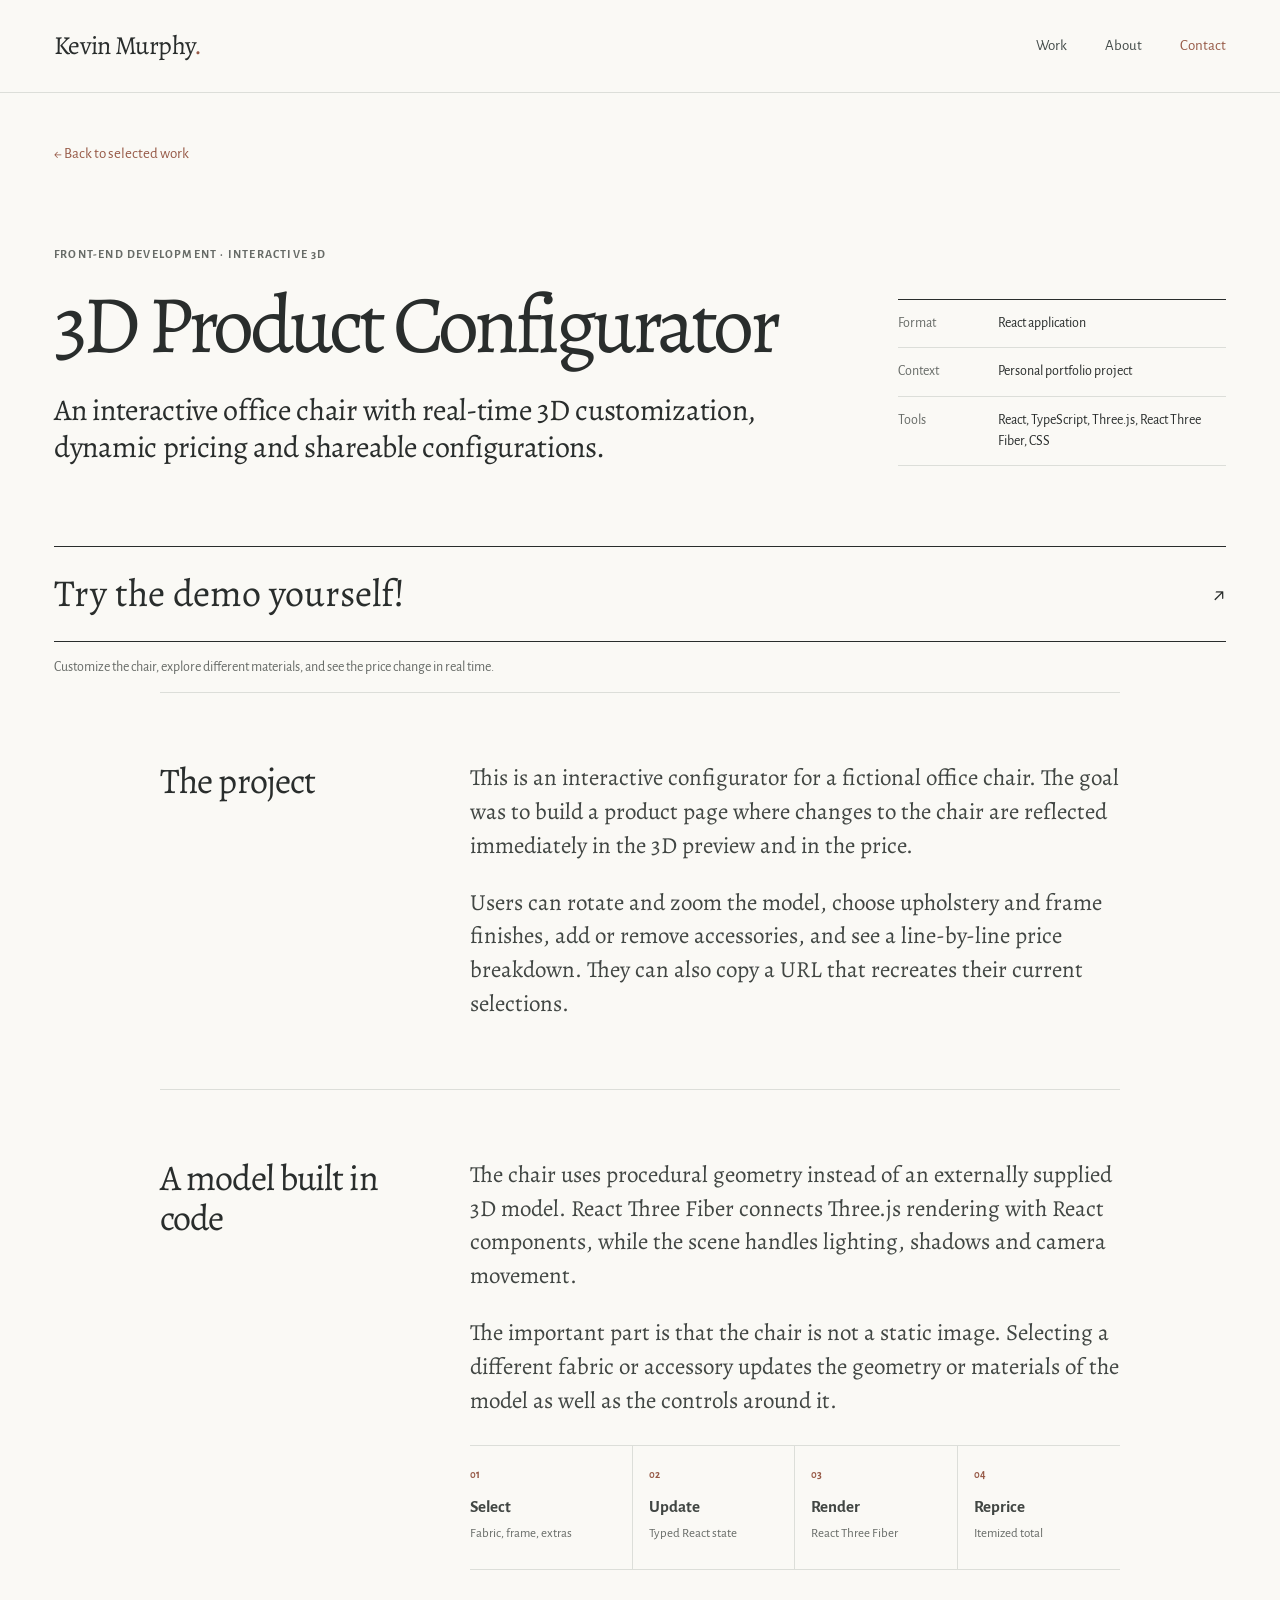
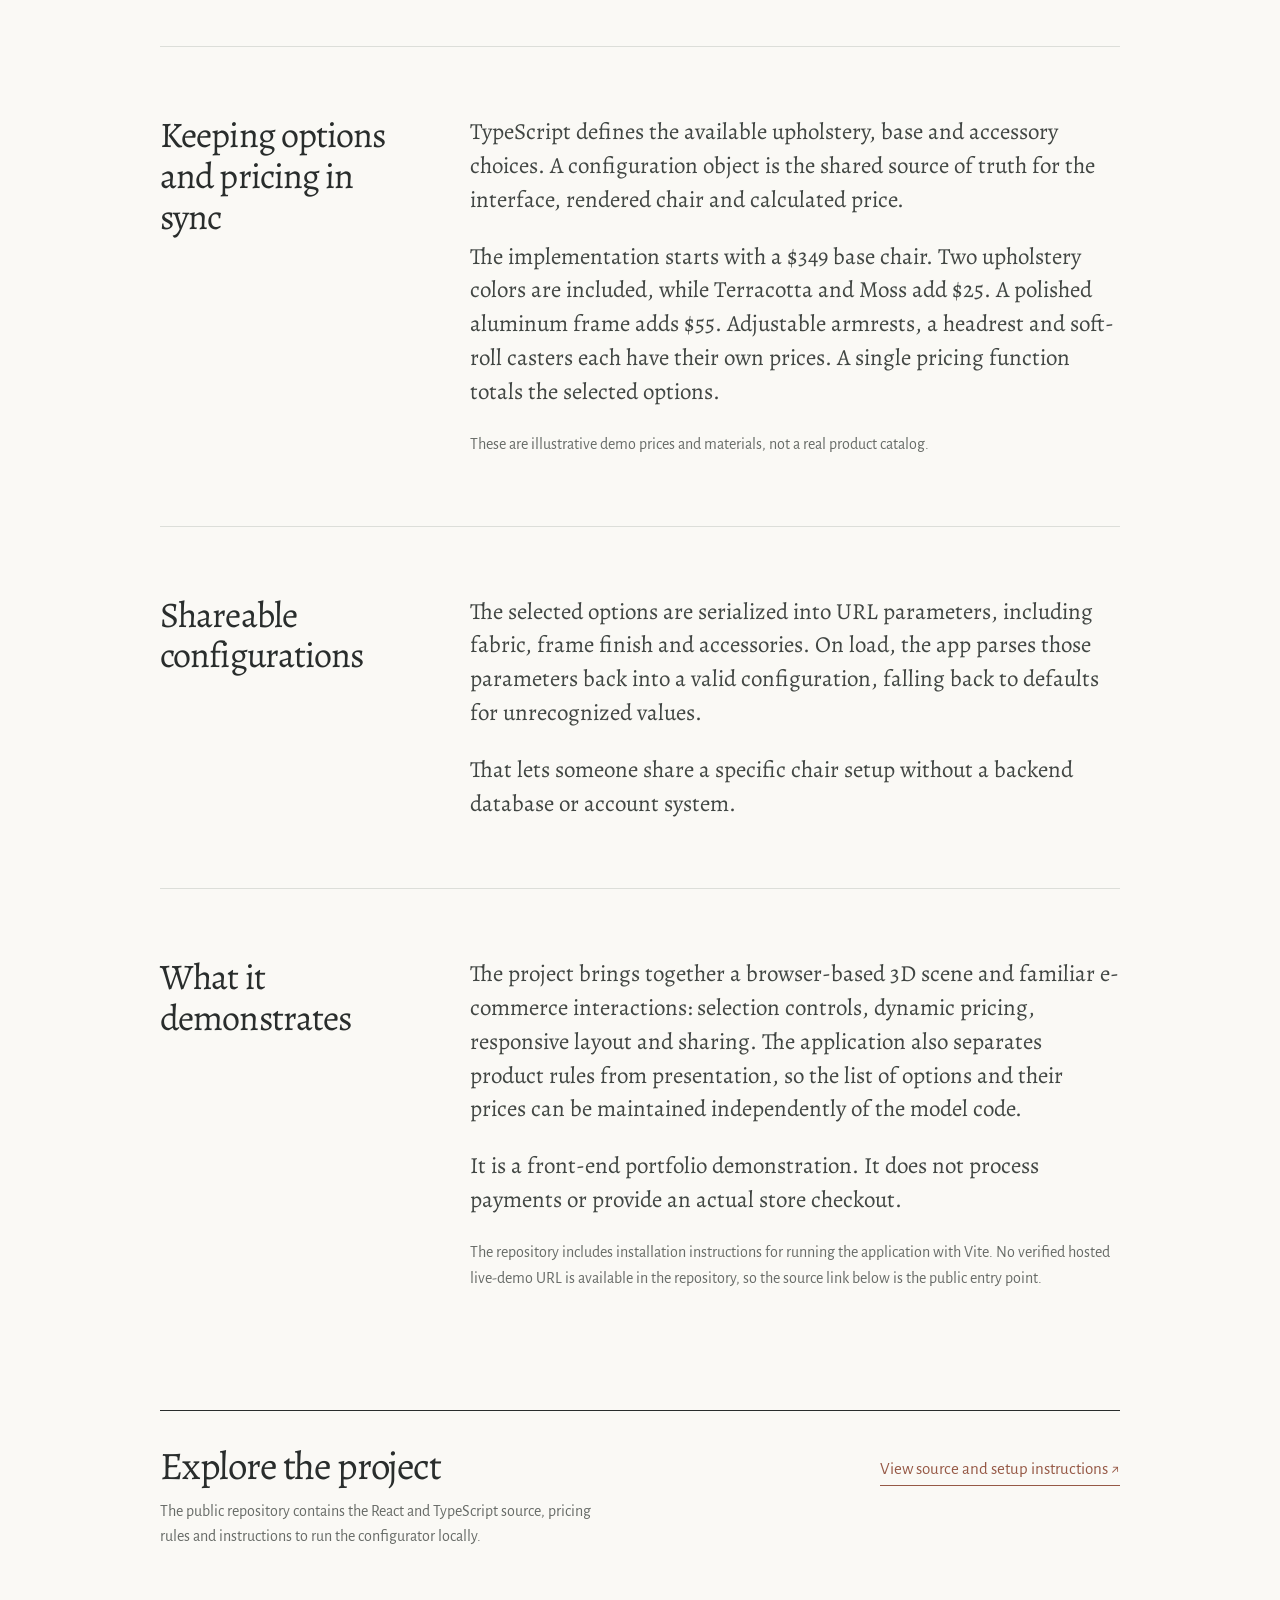
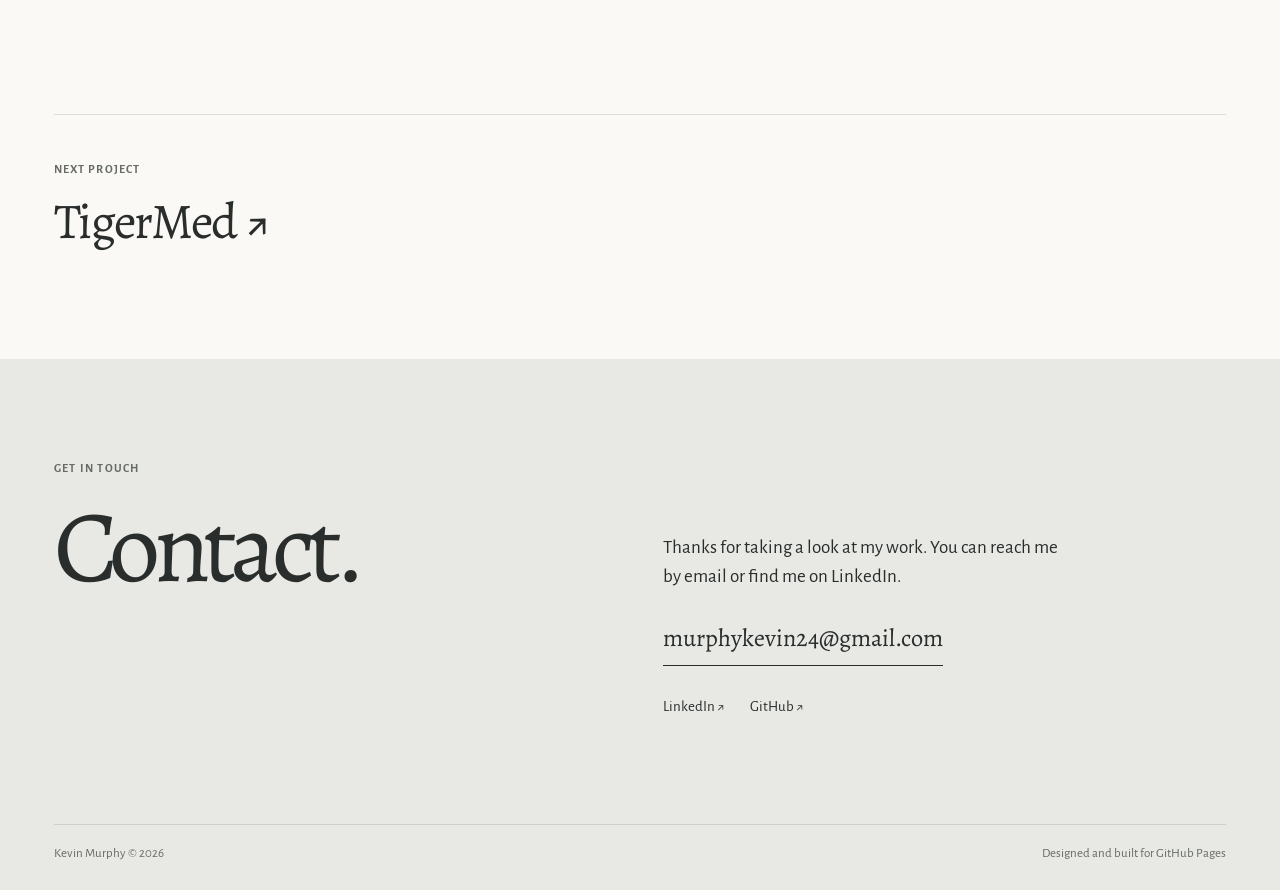
==== commit 8970291e: "bug fix on chair interaction link" ====
--- a/projects/chair-configurator.html
+++ b/projects/chair-configurator.html
@@ -53,18 +53,19 @@
           </div>
         </dl>
       </header>
-      <figure class="chair-demo">
-        <iframe
-          src="https://kevinmurphy02.github.io/atelier-3d-modeling-chair-configurator/"
-          title="Interactive 3D Chair Configurator"
-          loading="lazy"
-          allowfullscreen>
-        </iframe>
-      <figcaption>
-        Try it yourself. Rotate the chair, change the materials,
-        add accessories, and watch the price update.
-      </figcaption>
-    </figure>
+      <div class="demo-link-section">
+            <a
+                href="https://kevinmurphy02.github.io/atelier-3d-modeling-chair-configurator/"
+                target="_blank"
+                rel="noopener noreferrer"
+                class="demo-link"
+            >
+                <span>Try the demo yourself!</span>
+                <span aria-hidden="true">↗</span>
+            </a>
+            <p>Customize the chair, explore different materials,
+              and see the price change in real time.</p>
+        </div>
       <div class="article-flow">
         <section class="article-section">
           <h2>The project</h2>
--- a/styles.css
+++ b/styles.css
@@ -147,34 +147,33 @@
 @media(max-width:760px){.article-lead h1.long-title{font-size:clamp(48px,9.7vw,74px);overflow-wrap:break-word}}
 
 
-/* Interactive 3D chair demo */
-
-.chair-demo {
-    width: 100%;
-    margin: 0 0 110px;
+.demo-link {
+    display: flex;
+    align-items: center;
+    justify-content: space-between;
+    gap: 24px;
+    padding: 18px 0;
+    border-top: 1px solid var(--ink);
+    border-bottom: 1px solid var(--ink);
+    color: var(--ink);
+    font-family: var(--font-serif);
+    font-size: clamp(26px, 3vw, 38px);
+    text-decoration: none;
+    transition: color 0.2s ease;
 }
 
-.chair-demo iframe {
-    display: block;
-    width: 100%;
-    height: 720px;
-    border: 1px solid var(--line);
-    border-radius: 4px;
-    background: white;
+.demo-link:hover {
+    color: var(--accent);
 }
 
-.chair-demo figcaption {
+.demo-link span:last-child {
+    font-family: var(--font-sans);
+    font-size: 25px;
+}
+
+.demo-link-section p {
+    margin-top: 14px;
     font-size: 14px;
     color: var(--secondary);
-    margin-top: 14px;
+    line-height: 1.6;
 }
-
-@media (max-width: 760px) {
-    .chair-demo iframe {
-        height: 850px;
-    }
-
-    .chair-demo {
-        margin-bottom: 75px;
-    }
-}
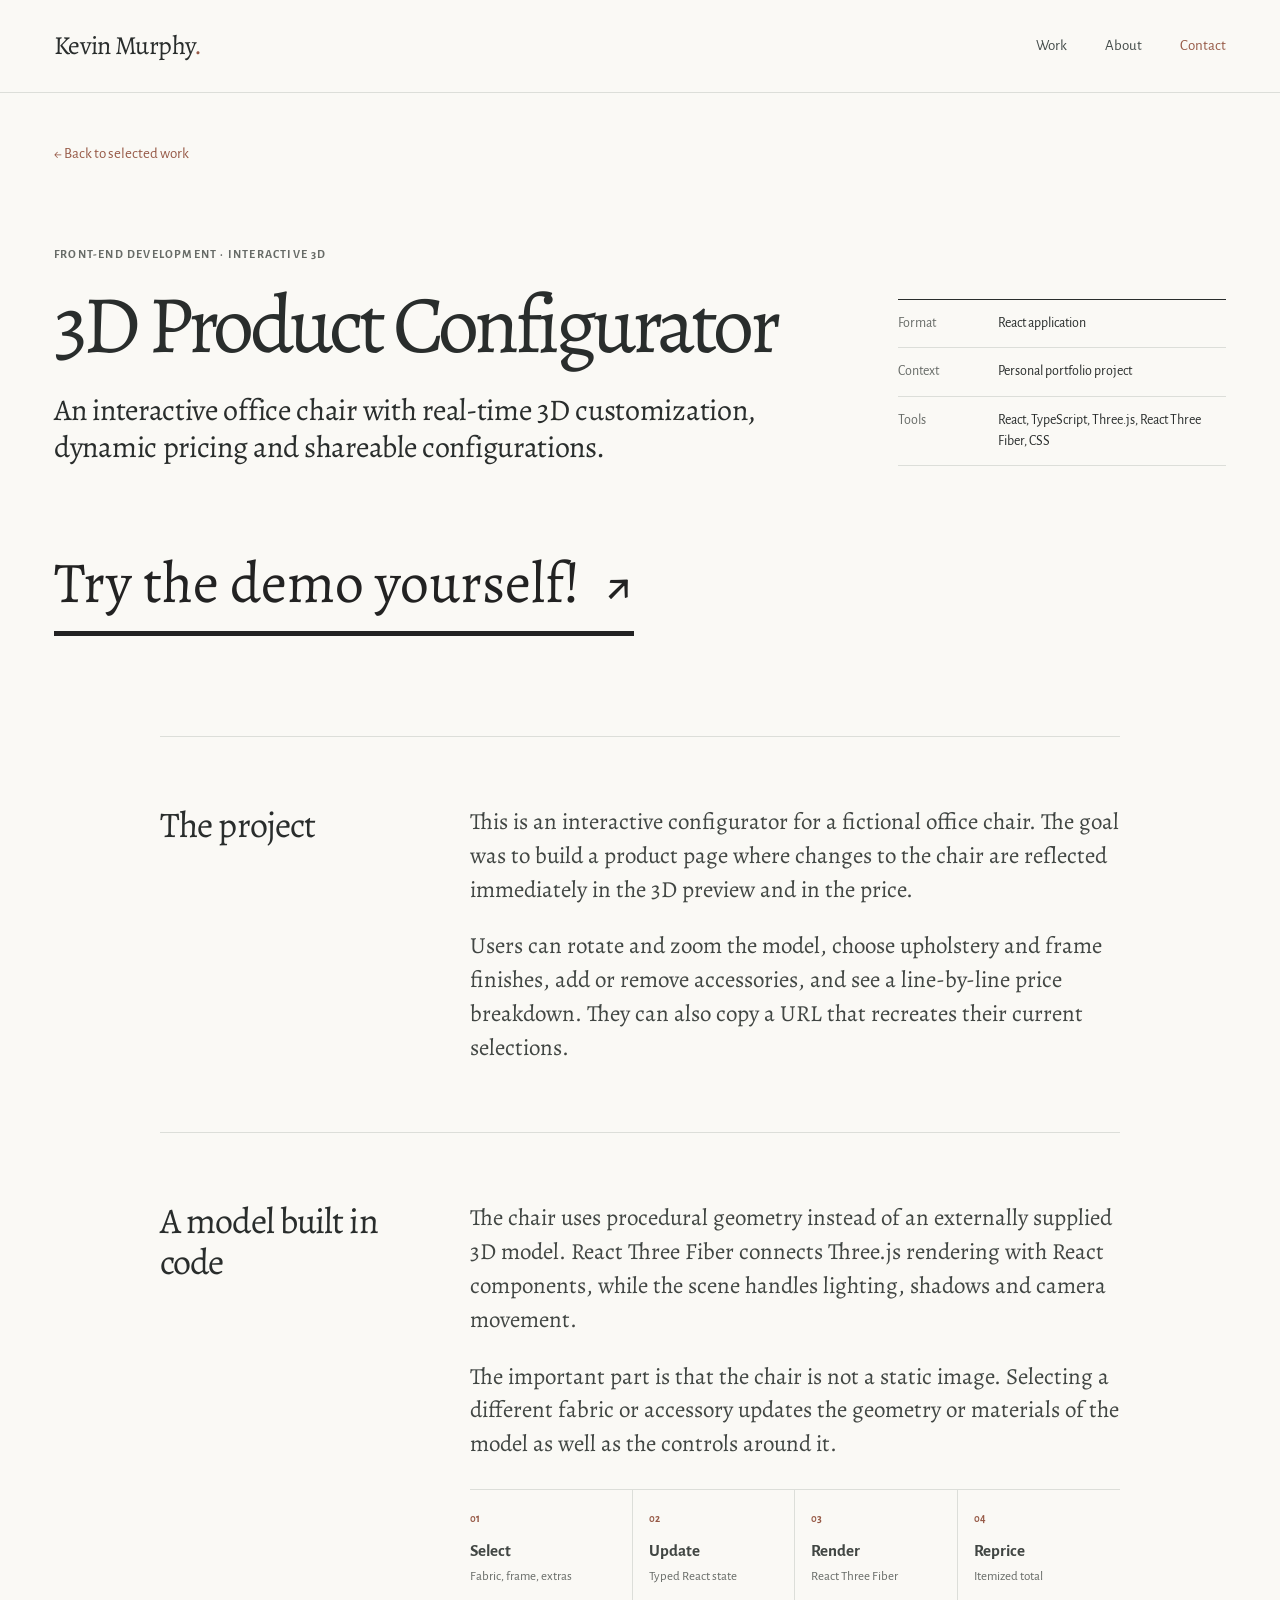
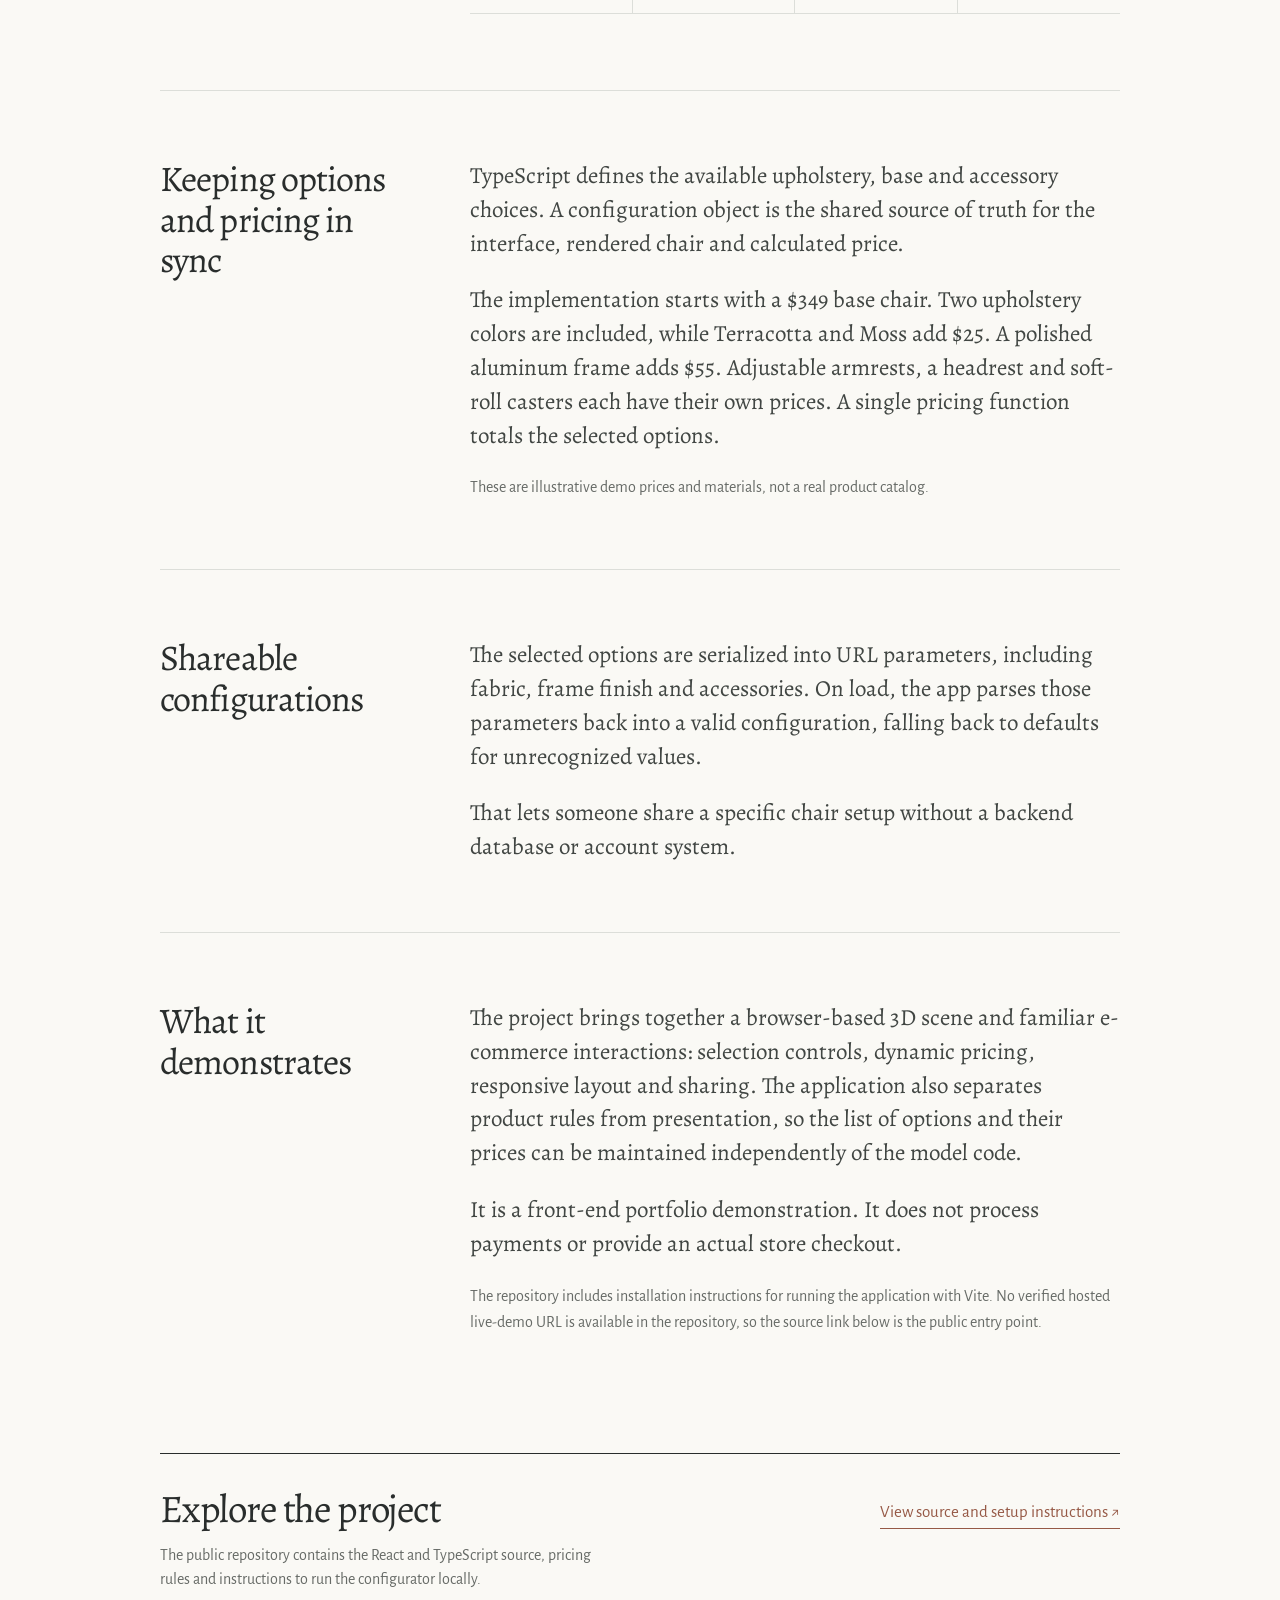
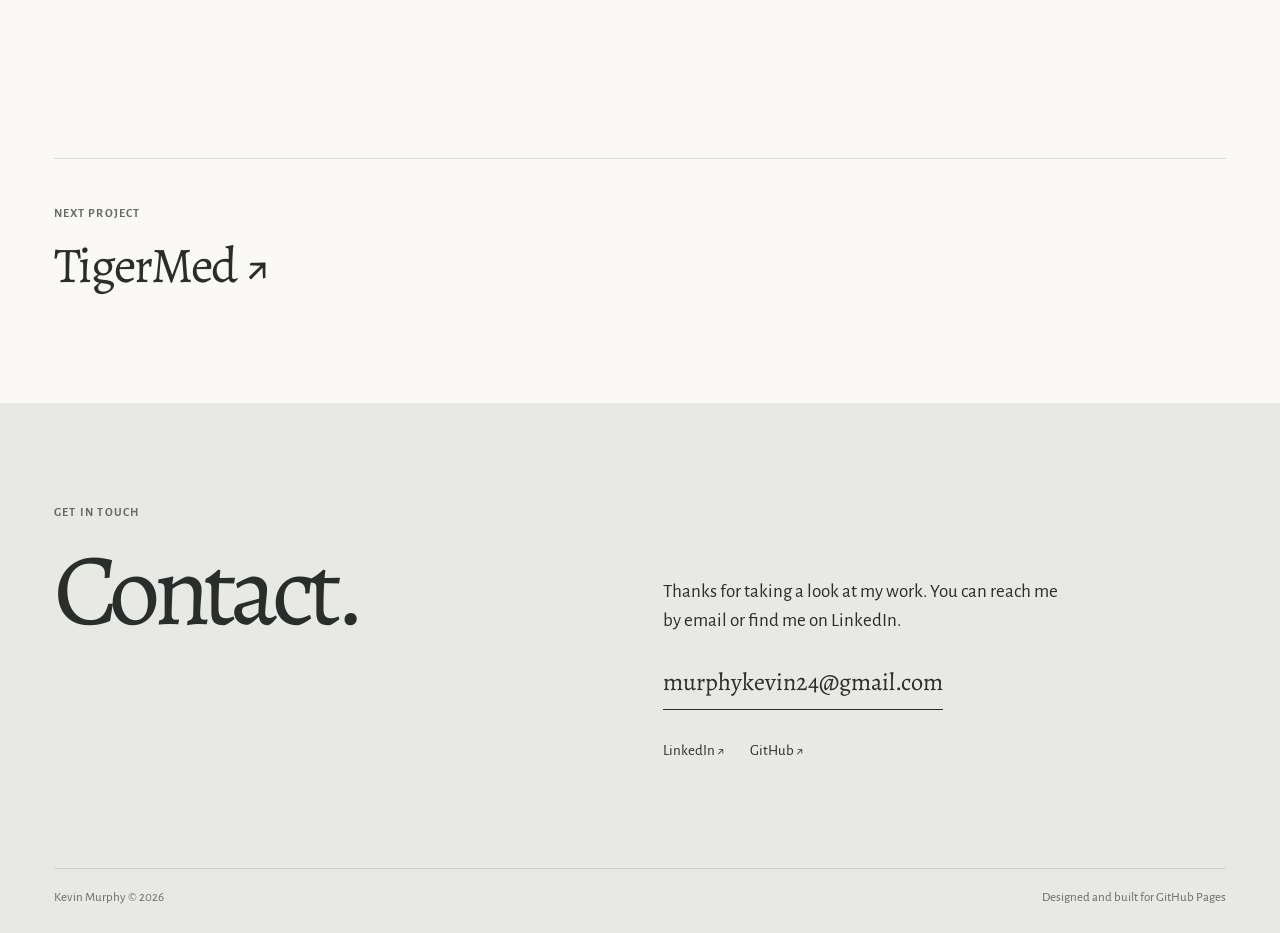
==== commit a52d60ca: "fix bug in chair demo" ====
--- a/projects/chair-configurator.html
+++ b/projects/chair-configurator.html
@@ -54,18 +54,15 @@
         </dl>
       </header>
       <div class="demo-link-section">
-            <a
-                href="https://kevinmurphy02.github.io/atelier-3d-modeling-chair-configurator/"
-                target="_blank"
-                rel="noopener noreferrer"
-                class="demo-link"
-            >
-                <span>Try the demo yourself!</span>
-                <span aria-hidden="true">↗</span>
-            </a>
-            <p>Customize the chair, explore different materials,
-              and see the price change in real time.</p>
-        </div>
+        <a
+            href="https://kevinmurphy02.github.io/atelier-3d-modeling-chair-configurator/"
+            target="_blank"
+            rel="noopener noreferrer"
+            class="demo-link"
+        >
+            Try the demo yourself! <span aria-hidden="true">↗</span>
+        </a>
+    </div>
       <div class="article-flow">
         <section class="article-section">
           <h2>The project</h2>
--- a/styles.css
+++ b/styles.css
@@ -147,33 +147,33 @@
 @media(max-width:760px){.article-lead h1.long-title{font-size:clamp(48px,9.7vw,74px);overflow-wrap:break-word}}
 
 
+.demo-link-section {
+    margin: 65px 0 100px;
+}
+
 .demo-link {
-    display: flex;
-    align-items: center;
-    justify-content: space-between;
-    gap: 24px;
-    padding: 18px 0;
-    border-top: 1px solid var(--ink);
-    border-bottom: 1px solid var(--ink);
-    color: var(--ink);
+    display: inline-block;
+    color: #222;
     font-family: var(--font-serif);
-    font-size: clamp(26px, 3vw, 38px);
+    font-size: clamp(32px, 4.5vw, 58px);
+    line-height: 1.3;
     text-decoration: none;
-    transition: color 0.2s ease;
+    border-bottom: 5px solid #222;
+    padding-bottom: 10px;
+    transition: color 0.2s ease, border-color 0.2s ease;
+}
+
+.demo-link span {
+    display: inline-block;
+    margin-left: 12px;
+    transition: transform 0.2s ease;
 }
 
 .demo-link:hover {
     color: var(--accent);
+    border-color: var(--accent);
 }
 
-.demo-link span:last-child {
-    font-family: var(--font-sans);
-    font-size: 25px;
+.demo-link:hover span {
+    transform: translate(5px, -5px);
 }
-
-.demo-link-section p {
-    margin-top: 14px;
-    font-size: 14px;
-    color: var(--secondary);
-    line-height: 1.6;
-}
